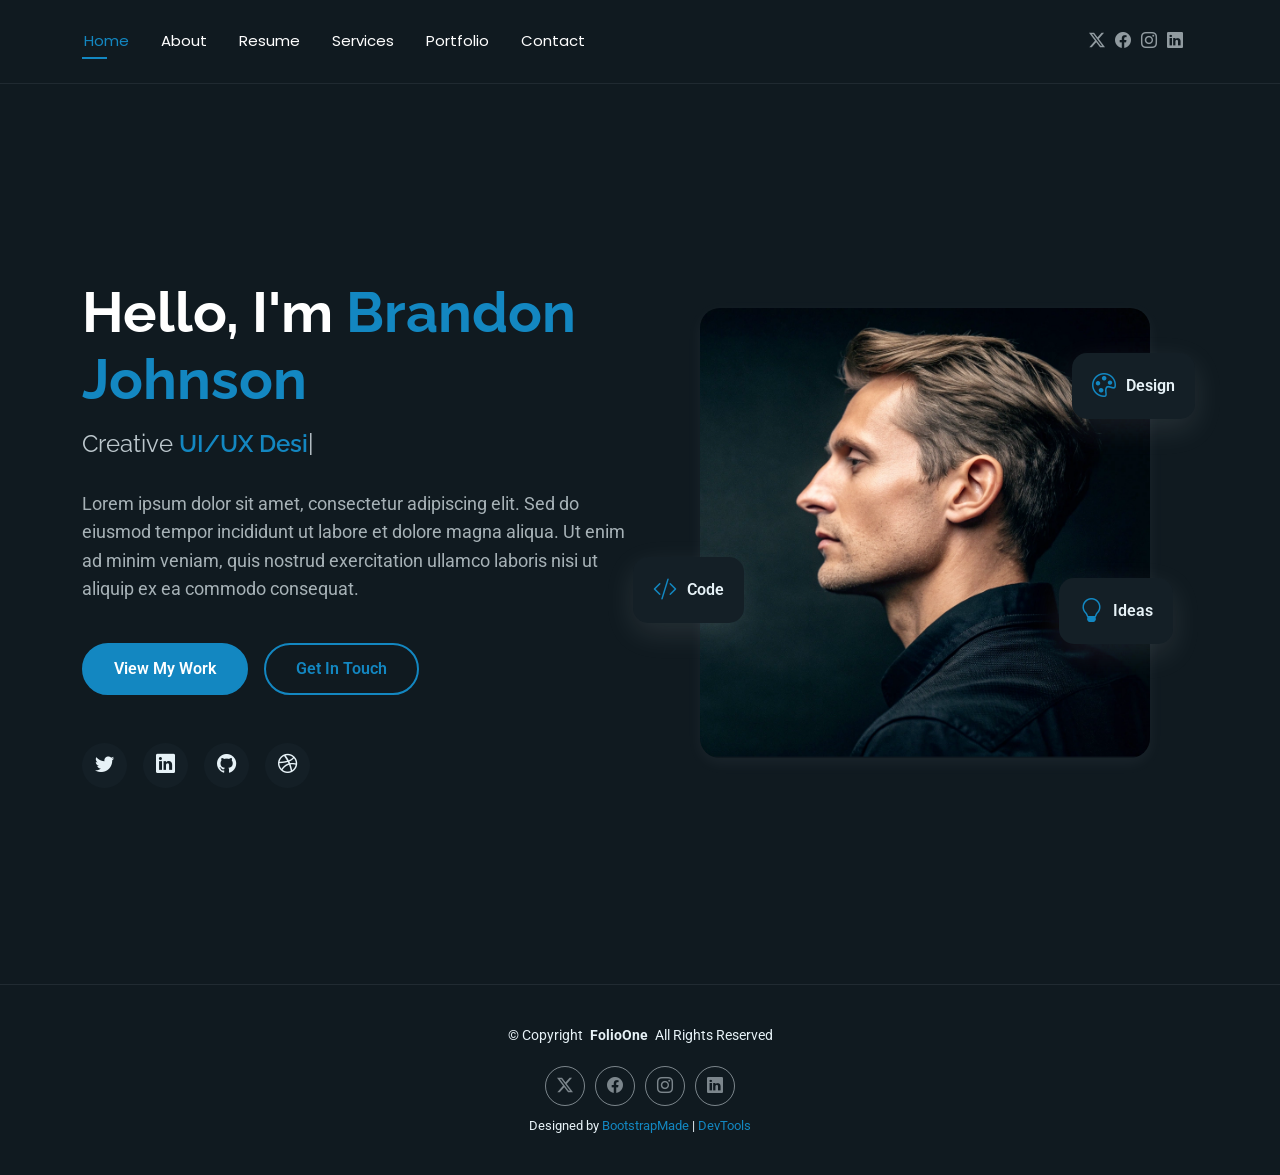
==== index.html @ 7e20195f "template" ====
<!DOCTYPE html>
<html lang="en">

<head>
  <meta charset="utf-8">
  <meta content="width=device-width, initial-scale=1.0" name="viewport">
  <title>Index - FolioOne Bootstrap Template</title>
  <meta name="description" content="">
  <meta name="keywords" content="">

  <!-- Favicons -->
  <link href="assets/img/favicon.png" rel="icon">
  <link href="assets/img/apple-touch-icon.png" rel="apple-touch-icon">

  <!-- Fonts -->
  <link href="https://fonts.googleapis.com" rel="preconnect">
  <link href="https://fonts.gstatic.com" rel="preconnect" crossorigin>
  <link href="https://fonts.googleapis.com/css2?family=Roboto:ital,wght@0,100;0,300;0,400;0,500;0,700;0,900;1,100;1,300;1,400;1,500;1,700;1,900&family=Poppins:ital,wght@0,100;0,200;0,300;0,400;0,500;0,600;0,700;0,800;0,900;1,100;1,200;1,300;1,400;1,500;1,600;1,700;1,800;1,900&family=Raleway:ital,wght@0,100;0,200;0,300;0,400;0,500;0,600;0,700;0,800;0,900;1,100;1,200;1,300;1,400;1,500;1,600;1,700;1,800;1,900&display=swap" rel="stylesheet">

  <!-- Vendor CSS Files -->
  <link href="assets/vendor/bootstrap/css/bootstrap.min.css" rel="stylesheet">
  <link href="assets/vendor/bootstrap-icons/bootstrap-icons.css" rel="stylesheet">
  <link href="assets/vendor/aos/aos.css" rel="stylesheet">
  <link href="assets/vendor/swiper/swiper-bundle.min.css" rel="stylesheet">
  <link href="assets/vendor/glightbox/css/glightbox.min.css" rel="stylesheet">

  <!-- Main CSS File -->
  <link href="assets/css/main.css" rel="stylesheet">

  <!-- =======================================================
  * Template Name: FolioOne
  * Template URL: https://bootstrapmade.com/folioone-bootstrap-portfolio-website-template/
  * Updated: Aug 23 2025 with Bootstrap v5.3.7
  * Author: BootstrapMade.com
  * License: https://bootstrapmade.com/license/
  ======================================================== -->
</head>

<body class="index-page">

  <header id="header" class="header d-flex align-items-center light-background sticky-top">
    <div class="container position-relative d-flex align-items-center justify-content-between">

      <!-- <a href="index.html" class="logo d-flex align-items-center me-auto me-xl-0">
      <img src="assets/img/logo.webp" alt="">
      <h1 class="sitename">FolioOne</h1> 
    </a> -->

      <nav id="navmenu" class="navmenu">
        <ul>
          <li><a href="index.html" class="active">Home</a></li>
          <li><a href="about.html">About</a></li>
          <li><a href="resume.html">Resume</a></li>
          <li><a href="services.html">Services</a></li>
          <li><a href="portfolio.html">Portfolio</a></li>
          <li><a href="contact.html">Contact</a></li>
        </ul>
        <i class="mobile-nav-toggle d-xl-none bi bi-list"></i>
      </nav>

      <div class="header-social-links">
        <a href="#" class="twitter"><i class="bi bi-twitter-x"></i></a>
        <a href="#" class="facebook"><i class="bi bi-facebook"></i></a>
        <a href="#" class="instagram"><i class="bi bi-instagram"></i></a>
        <a href="#" class="linkedin"><i class="bi bi-linkedin"></i></a>
      </div>

    </div>
  </header>

  <main class="main">

    <!-- Hero Section -->
    <section id="hero" class="hero section">

      <div class="container" data-aos="fade-up" data-aos-delay="100">

        <div class="row gy-4 align-items-center">
          <div class="col-lg-6 order-2 order-lg-1">
            <div class="hero-content">
              <h1 data-aos="fade-up" data-aos-delay="200">Hello, I'm <span class="highlight">Brandon Johnson</span></h1>
              <h2 data-aos="fade-up" data-aos-delay="300">Creative <span class="typed" data-typed-items="UI/UX Designer, Web Developer, Digital Artist, Brand Strategist"></span></h2>
              <p data-aos="fade-up" data-aos-delay="400">Lorem ipsum dolor sit amet, consectetur adipiscing elit. Sed do eiusmod tempor incididunt ut labore et dolore magna aliqua. Ut enim ad minim veniam, quis nostrud exercitation ullamco laboris nisi ut aliquip ex ea commodo consequat.</p>
              <div class="hero-actions" data-aos="fade-up" data-aos-delay="500">
                <a href="portfolio.html" class="btn btn-primary">View My Work</a>
                <a href="contact.html" class="btn btn-outline">Get In Touch</a>
              </div>
              <div class="social-links" data-aos="fade-up" data-aos-delay="600">
                <a href="#"><i class="bi bi-twitter"></i></a>
                <a href="#"><i class="bi bi-linkedin"></i></a>
                <a href="#"><i class="bi bi-github"></i></a>
                <a href="#"><i class="bi bi-dribbble"></i></a>
              </div>
            </div>
          </div>
          <div class="col-lg-6 order-1 order-lg-2">
            <div class="hero-image" data-aos="zoom-in" data-aos-delay="300">
              <div class="image-wrapper">
                <img src="assets/img/profile/profile-square-11.webp" alt="Sarah Mitchell" class="img-fluid">
                <div class="floating-elements">
                  <div class="floating-card design" data-aos="fade-left" data-aos-delay="700">
                    <i class="bi bi-palette"></i>
                    <span>Design</span>
                  </div>
                  <div class="floating-card code" data-aos="fade-right" data-aos-delay="800">
                    <i class="bi bi-code-slash"></i>
                    <span>Code</span>
                  </div>
                  <div class="floating-card creativity" data-aos="fade-up" data-aos-delay="900">
                    <i class="bi bi-lightbulb"></i>
                    <span>Ideas</span>
                  </div>
                </div>
              </div>
            </div>
          </div>
        </div>

      </div>

    </section><!-- /Hero Section -->

  </main>

  <footer id="footer" class="footer">

    <div class="container">
      <div class="copyright text-center ">
        <p>© <span>Copyright</span> <strong class="px-1 sitename">FolioOne</strong> <span>All Rights Reserved<br></span></p>
      </div>
      <div class="social-links d-flex justify-content-center">
        <a href=""><i class="bi bi-twitter-x"></i></a>
        <a href=""><i class="bi bi-facebook"></i></a>
        <a href=""><i class="bi bi-instagram"></i></a>
        <a href=""><i class="bi bi-linkedin"></i></a>
      </div>
      <div class="credits">
        <!-- All the links in the footer should remain intact. -->
        <!-- You can delete the links only if you've purchased the pro version. -->
        <!-- Licensing information: https://bootstrapmade.com/license/ -->
        <!-- Purchase the pro version with working PHP/AJAX contact form: [buy-url] -->
        Designed by <a href="https://bootstrapmade.com/">BootstrapMade</a> | <a href="https://bootstrapmade.com/tools/">DevTools</a>
      </div>
    </div>

  </footer>

  <!-- Scroll Top -->
  <a href="#" id="scroll-top" class="scroll-top d-flex align-items-center justify-content-center"><i class="bi bi-arrow-up-short"></i></a>

  <!-- Preloader -->
  <div id="preloader"></div>

  <!-- Vendor JS Files -->
  <script src="assets/vendor/bootstrap/js/bootstrap.bundle.min.js"></script>
  <script src="assets/vendor/php-email-form/validate.js"></script>
  <script src="assets/vendor/aos/aos.js"></script>
  <script src="assets/vendor/typed.js/typed.umd.js"></script>
  <script src="assets/vendor/waypoints/noframework.waypoints.js"></script>
  <script src="assets/vendor/purecounter/purecounter_vanilla.js"></script>
  <script src="assets/vendor/swiper/swiper-bundle.min.js"></script>
  <script src="assets/vendor/imagesloaded/imagesloaded.pkgd.min.js"></script>
  <script src="assets/vendor/isotope-layout/isotope.pkgd.min.js"></script>
  <script src="assets/vendor/glightbox/js/glightbox.min.js"></script>

  <!-- Main JS File -->
  <script src="assets/js/main.js"></script>

</body>

</html>
---- assets/css/main.css ----
/**
* Template Name: FolioOne
* Template URL: https://bootstrapmade.com/folioone-bootstrap-portfolio-website-template/
* Updated: Aug 23 2025 with Bootstrap v5.3.7
* Author: BootstrapMade.com
* License: https://bootstrapmade.com/license/
*/

/*--------------------------------------------------------------
# Font & Color Variables
# Help: https://bootstrapmade.com/color-system/
--------------------------------------------------------------*/
/* Fonts */
:root {
  --default-font: "Roboto",  system-ui, -apple-system, "Segoe UI", Roboto, "Helvetica Neue", Arial, "Noto Sans", "Liberation Sans", sans-serif, "Apple Color Emoji", "Segoe UI Emoji", "Segoe UI Symbol", "Noto Color Emoji";
  --heading-font: "Raleway",  sans-serif;
  --nav-font: "Poppins",  sans-serif;
}

/* Global Colors - The following color variables are used throughout the website. Updating them here will change the color scheme of the entire website */
:root { 
  --background-color: #101a20; /* Background color for the entire website, including individual sections */
  --default-color: #e7f2f7; /* Default color used for the majority of the text content across the entire website */
  --heading-color: #ffffff; /* Color for headings, subheadings and title throughout the website */
  --accent-color: #1387c1; /* Accent color that represents your brand on the website. It's used for buttons, links, and other elements that need to stand out */
  --surface-color: #141f26; /* The surface color is used as a background of boxed elements within sections, such as cards, icon boxes, or other elements that require a visual separation from the global background. */
  --contrast-color: #ffffff; /* Contrast color for text, ensuring readability against backgrounds of accent, heading, or default colors. */
}

/* Nav Menu Colors - The following color variables are used specifically for the navigation menu. They are separate from the global colors to allow for more customization options */
:root {
  --nav-color: #ffffff;  /* The default color of the main navmenu links */
  --nav-hover-color: #1387c1; /* Applied to main navmenu links when they are hovered over or active */
  --nav-mobile-background-color: #213642; /* Used as the background color for mobile navigation menu */
  --nav-dropdown-background-color: #051117; /* Used as the background color for dropdown items that appear when hovering over primary navigation items */
  --nav-dropdown-color: #e7f2f7; /* Used for navigation links of the dropdown items in the navigation menu. */
  --nav-dropdown-hover-color: #1387c1; /* Similar to --nav-hover-color, this color is applied to dropdown navigation links when they are hovered over. */
}

/* Color Presets - These classes override global colors when applied to any section or element, providing reuse of the sam color scheme. */

.light-background {
  --background-color: #142027;
  --surface-color: #325264;
}

.dark-background {
  --background-color: #0b1419;
  --default-color: #ffffff;
  --heading-color: #ffffff;
  --surface-color: #252525;
  --contrast-color: #ffffff;
}

/* Smooth scroll */
:root {
  scroll-behavior: smooth;
}

/*--------------------------------------------------------------
# General Styling & Shared Classes
--------------------------------------------------------------*/
body {
  color: var(--default-color);
  background-color: var(--background-color);
  font-family: var(--default-font);
}

a {
  color: var(--accent-color);
  text-decoration: none;
  transition: 0.3s;
}

a:hover {
  color: color-mix(in srgb, var(--accent-color), transparent 25%);
  text-decoration: none;
}

h1,
h2,
h3,
h4,
h5,
h6 {
  color: var(--heading-color);
  font-family: var(--heading-font);
}

/* PHP Email Form Messages
------------------------------*/
.php-email-form .error-message {
  display: none;
  background: #df1529;
  color: #ffffff;
  text-align: left;
  padding: 15px;
  margin-bottom: 24px;
  font-weight: 600;
}

.php-email-form .sent-message {
  display: none;
  color: #ffffff;
  background: #059652;
  text-align: center;
  padding: 15px;
  margin-bottom: 24px;
  font-weight: 600;
}

.php-email-form .loading {
  display: none;
  background: var(--surface-color);
  text-align: center;
  padding: 15px;
  margin-bottom: 24px;
}

.php-email-form .loading:before {
  content: "";
  display: inline-block;
  border-radius: 50%;
  width: 24px;
  height: 24px;
  margin: 0 10px -6px 0;
  border: 3px solid var(--accent-color);
  border-top-color: var(--surface-color);
  animation: php-email-form-loading 1s linear infinite;
}

@keyframes php-email-form-loading {
  0% {
    transform: rotate(0deg);
  }

  100% {
    transform: rotate(360deg);
  }
}

/*--------------------------------------------------------------
# Global Header
--------------------------------------------------------------*/
.header {
  --background-color: rgba(255, 255, 255, 0);
  color: var(--default-color);
  background-color: var(--background-color);
  padding: 15px 0;
  transition: all 0.5s;
  z-index: 997;
  border-bottom: 1px solid color-mix(in srgb, var(--default-color), transparent 92%);
}

.header .logo {
  line-height: 1;
}

.header .logo img {
  max-height: 36px;
  margin-right: 8px;
}

.header .logo h1 {
  font-size: 32px;
  margin: 0;
  font-weight: 400;
  color: var(--heading-color);
}

.header .header-social-links {
  padding-right: 15px;
}

.header .header-social-links a {
  color: color-mix(in srgb, var(--default-color), transparent 40%);
  padding-left: 6px;
  display: inline-block;
  transition: 0.3s;
  font-size: 16px;
}

.header .header-social-links a:hover {
  color: var(--default-color);
}

.header .header-social-links a i {
  line-height: 0px;
}

@media (max-width: 1200px) {
  .header .logo {
    order: 1;
  }

  .header .header-social-links {
    order: 2;
  }

  .header .navmenu {
    order: 3;
  }
}

/* Global Header on Scroll
------------------------------*/
.scrolled .header {
  --background-color: rgba(16, 26, 32, 0.9);
}

/*--------------------------------------------------------------
# Navigation Menu
--------------------------------------------------------------*/
/* Desktop Navigation */
@media (min-width: 1200px) {
  .navmenu {
    padding: 0;
  }

  .navmenu ul {
    margin: 0;
    padding: 0;
    display: flex;
    list-style: none;
    align-items: center;
  }

  .navmenu li {
    position: relative;
  }

  .navmenu>ul>li {
    white-space: nowrap;
    padding: 15px 28px 15px 0;
  }

  .navmenu>ul>li:last-child {
    padding-right: 0;
  }

  .navmenu a,
  .navmenu a:focus {
    color: var(--nav-color);
    font-size: 15px;
    padding: 0 2px;
    font-family: var(--nav-font);
    font-weight: 400;
    display: flex;
    align-items: center;
    justify-content: space-between;
    white-space: nowrap;
    transition: 0.3s;
    position: relative;
  }

  .navmenu a i,
  .navmenu a:focus i {
    font-size: 12px;
    line-height: 0;
    margin-left: 5px;
    transition: 0.3s;
  }

  .navmenu>ul>li>a:before {
    content: "";
    position: absolute;
    height: 2px;
    bottom: -6px;
    left: 0;
    background-color: var(--nav-hover-color);
    visibility: hidden;
    width: 0px;
    transition: all 0.3s ease-in-out 0s;
  }

  .navmenu a:hover:before,
  .navmenu li:hover>a:before,
  .navmenu .active:before {
    visibility: visible;
    width: 25px;
  }

  .navmenu li:hover>a,
  .navmenu .active,
  .navmenu .active:focus {
    color: var(--nav-hover-color);
  }

  .navmenu .dropdown ul {
    margin: 0;
    padding: 10px 0;
    background: var(--nav-dropdown-background-color);
    display: block;
    position: absolute;
    visibility: hidden;
    left: -5px;
    top: 130%;
    opacity: 0;
    transition: 0.3s;
    border-radius: 4px;
    z-index: 99;
    box-shadow: 0px 0px 30px rgba(0, 0, 0, 0.1);
  }

  .navmenu .dropdown ul li {
    min-width: 200px;
  }

  .navmenu .dropdown ul a {
    padding: 10px 20px;
    font-size: 15px;
    text-transform: none;
    color: var(--nav-dropdown-color);
  }

  .navmenu .dropdown ul a i {
    font-size: 12px;
  }

  .navmenu .dropdown ul a:hover,
  .navmenu .dropdown ul .active:hover,
  .navmenu .dropdown ul li:hover>a {
    color: var(--nav-dropdown-hover-color);
  }

  .navmenu .dropdown:hover>ul {
    opacity: 1;
    top: 100%;
    visibility: visible;
  }

  .navmenu .dropdown .dropdown ul {
    top: 0;
    left: -90%;
    visibility: hidden;
  }

  .navmenu .dropdown .dropdown:hover>ul {
    opacity: 1;
    top: 0;
    left: -100%;
    visibility: visible;
  }
}

/* Mobile Navigation */
@media (max-width: 1199px) {
  .mobile-nav-toggle {
    color: var(--nav-color);
    font-size: 28px;
    line-height: 0;
    margin-right: 10px;
    cursor: pointer;
    transition: color 0.3s;
  }

  .navmenu {
    padding: 0;
    z-index: 9997;
  }

  .navmenu ul {
    display: none;
    list-style: none;
    position: absolute;
    inset: 60px 20px 20px 20px;
    padding: 10px 0;
    margin: 0;
    border-radius: 6px;
    background-color: var(--nav-mobile-background-color);
    border: 1px solid color-mix(in srgb, var(--default-color), transparent 90%);
    box-shadow: none;
    overflow-y: auto;
    transition: 0.3s;
    z-index: 9998;
  }

  .navmenu a,
  .navmenu a:focus {
    color: var(--nav-dropdown-color);
    padding: 10px 20px;
    font-family: var(--nav-font);
    font-size: 17px;
    font-weight: 500;
    display: flex;
    align-items: center;
    justify-content: space-between;
    white-space: nowrap;
    transition: 0.3s;
  }

  .navmenu a i,
  .navmenu a:focus i {
    font-size: 12px;
    line-height: 0;
    margin-left: 5px;
    width: 30px;
    height: 30px;
    display: flex;
    align-items: center;
    justify-content: center;
    border-radius: 50%;
    transition: 0.3s;
    background-color: color-mix(in srgb, var(--accent-color), transparent 90%);
  }

  .navmenu a i:hover,
  .navmenu a:focus i:hover {
    background-color: var(--accent-color);
    color: var(--contrast-color);
  }

  .navmenu a:hover,
  .navmenu .active,
  .navmenu .active:focus {
    color: var(--nav-dropdown-hover-color);
  }

  .navmenu .active i,
  .navmenu .active:focus i {
    background-color: var(--accent-color);
    color: var(--contrast-color);
    transform: rotate(180deg);
  }

  .navmenu .dropdown ul {
    position: static;
    display: none;
    z-index: 99;
    padding: 10px 0;
    margin: 10px 20px;
    background-color: var(--nav-dropdown-background-color);
    transition: all 0.5s ease-in-out;
  }

  .navmenu .dropdown ul ul {
    background-color: rgba(33, 37, 41, 0.1);
  }

  .navmenu .dropdown>.dropdown-active {
    display: block;
    background-color: rgba(33, 37, 41, 0.03);
  }

  .mobile-nav-active {
    overflow: hidden;
  }

  .mobile-nav-active .mobile-nav-toggle {
    color: #fff;
    position: absolute;
    font-size: 32px;
    top: 15px;
    right: 15px;
    margin-right: 0;
    z-index: 9999;
  }

  .mobile-nav-active .navmenu {
    position: fixed;
    overflow: hidden;
    inset: 0;
    background: rgba(33, 37, 41, 0.8);
    transition: 0.3s;
  }

  .mobile-nav-active .navmenu>ul {
    display: block;
  }
}

/*--------------------------------------------------------------
# Global Footer
--------------------------------------------------------------*/
.footer {
  color: var(--default-color);
  background-color: var(--background-color);
  font-size: 14px;
  padding: 40px 0;
  position: relative;
  border-top: 1px solid color-mix(in srgb, var(--default-color), transparent 92%);
}

.footer .copyright p {
  margin-bottom: 0;
}

.footer .social-links {
  margin-top: 20px;
}

.footer .social-links a {
  display: flex;
  align-items: center;
  justify-content: center;
  width: 40px;
  height: 40px;
  border-radius: 50%;
  border: 1px solid color-mix(in srgb, var(--default-color), transparent 50%);
  font-size: 16px;
  color: color-mix(in srgb, var(--default-color), transparent 50%);
  margin: 0 5px;
  transition: 0.3s;
}

.footer .social-links a:hover {
  color: var(--accent-color);
  border-color: var(--accent-color);
}

.footer .credits {
  margin-top: 10px;
  font-size: 13px;
  text-align: center;
}

/*--------------------------------------------------------------
# Preloader
--------------------------------------------------------------*/
#preloader {
  position: fixed;
  inset: 0;
  z-index: 9999;
  overflow: hidden;
  background-color: var(--background-color);
  transition: all 0.6s ease-out;
  width: 100%;
  height: 100vh;
}

#preloader:before,
#preloader:after {
  content: "";
  position: absolute;
  border: 4px solid var(--accent-color);
  border-radius: 50%;
  animation: animate-preloader 2s cubic-bezier(0, 0.2, 0.8, 1) infinite;
}

#preloader:after {
  animation-delay: -0.5s;
}

@keyframes animate-preloader {
  0% {
    width: 10px;
    height: 10px;
    top: calc(50% - 5px);
    left: calc(50% - 5px);
    opacity: 1;
  }

  100% {
    width: 72px;
    height: 72px;
    top: calc(50% - 36px);
    left: calc(50% - 36px);
    opacity: 0;
  }
}

/*--------------------------------------------------------------
# Scroll Top Button
--------------------------------------------------------------*/
.scroll-top {
  position: fixed;
  visibility: hidden;
  opacity: 0;
  right: 15px;
  bottom: -15px;
  z-index: 99999;
  background-color: var(--accent-color);
  width: 44px;
  height: 44px;
  border-radius: 50px;
  transition: all 0.4s;
}

.scroll-top i {
  font-size: 24px;
  color: var(--contrast-color);
  line-height: 0;
}

.scroll-top:hover {
  background-color: color-mix(in srgb, var(--accent-color), transparent 20%);
  color: var(--contrast-color);
}

.scroll-top.active {
  visibility: visible;
  opacity: 1;
  bottom: 15px;
}

/*--------------------------------------------------------------
# Disable aos animation delay on mobile devices
--------------------------------------------------------------*/
@media screen and (max-width: 768px) {
  [data-aos-delay] {
    transition-delay: 0 !important;
  }
}

/*--------------------------------------------------------------
# Global Page Titles & Breadcrumbs
--------------------------------------------------------------*/
.page-title {
  color: var(--default-color);
  background-color: var(--background-color);
  position: relative;
}

.page-title .heading {
  padding: 80px 0;
  border-top: 1px solid color-mix(in srgb, var(--default-color), transparent 90%);
}

.page-title .heading h1 {
  font-size: 38px;
  font-weight: 700;
}

.page-title nav {
  background-color: color-mix(in srgb, var(--default-color), transparent 96%);
  padding: 20px 0;
}

.page-title nav ol {
  display: flex;
  flex-wrap: wrap;
  list-style: none;
  padding: 0;
  margin: 0;
  font-size: 16px;
  font-weight: 400;
}

.page-title nav ol li+li {
  padding-left: 10px;
}

.page-title nav ol li+li::before {
  content: "/";
  display: inline-block;
  padding-right: 10px;
  color: color-mix(in srgb, var(--default-color), transparent 70%);
}

/*--------------------------------------------------------------
# Global Sections
--------------------------------------------------------------*/
section,
.section {
  color: var(--default-color);
  background-color: var(--background-color);
  padding: 60px 0;
  scroll-margin-top: 100px;
  overflow: clip;
}

@media (max-width: 1199px) {

  section,
  .section {
    scroll-margin-top: 66px;
  }
}

/*--------------------------------------------------------------
# Global Section Titles
--------------------------------------------------------------*/
.section-title {
  text-align: center;
  padding-bottom: 60px;
  position: relative;
}

.section-title h2 {
  font-size: 3.5rem;
  font-weight: 400;
  line-height: 1.2;
  color: var(--heading-color);
  margin-bottom: 1.5rem;
  letter-spacing: -1px;
}

@media (max-width: 768px) {
  .section-title h2 {
    font-size: 2.5rem;
  }
}

.section-title p {
  font-size: 1.125rem;
  line-height: 1.8;
  color: color-mix(in srgb, var(--default-color), transparent 25%);
  max-width: 900px;
  margin: 0 auto;
  text-wrap: balance;
}

/*--------------------------------------------------------------
# Hero Section
--------------------------------------------------------------*/
.hero {
  padding: 80px 0;
  min-height: 100vh;
  display: flex;
  align-items: center;
}

.hero .hero-content h1 {
  font-size: 3.5rem;
  font-weight: 700;
  margin-bottom: 1rem;
  line-height: 1.2;
}

.hero .hero-content h1 .highlight {
  color: var(--accent-color);
  position: relative;
}

.hero .hero-content h1 .highlight::after {
  content: "";
  position: absolute;
  bottom: 0;
  left: 0;
  width: 100%;
  height: 3px;
  background: linear-gradient(90deg, var(--accent-color), color-mix(in srgb, var(--accent-color), transparent 50%));
  border-radius: 2px;
}

@media (max-width: 768px) {
  .hero .hero-content h1 {
    font-size: 2.5rem;
  }
}

.hero .hero-content h2 {
  font-size: 1.5rem;
  font-weight: 400;
  margin-bottom: 2rem;
  color: color-mix(in srgb, var(--default-color), transparent 20%);
}

.hero .hero-content h2 .typed {
  color: var(--accent-color);
  font-weight: 600;
}

@media (max-width: 768px) {
  .hero .hero-content h2 {
    font-size: 1.25rem;
  }
}

.hero .hero-content p {
  font-size: 1.1rem;
  line-height: 1.6;
  margin-bottom: 2.5rem;
  color: color-mix(in srgb, var(--default-color), transparent 30%);
}

.hero .hero-actions {
  display: flex;
  gap: 1rem;
  margin-bottom: 3rem;
}

.hero .hero-actions .btn {
  padding: 12px 30px;
  border-radius: 50px;
  font-weight: 600;
  text-decoration: none;
  transition: all 0.3s ease;
  border: 2px solid;
}

.hero .hero-actions .btn.btn-primary {
  background: var(--accent-color);
  color: var(--contrast-color);
  border-color: var(--accent-color);
}

.hero .hero-actions .btn.btn-primary:hover {
  background: color-mix(in srgb, var(--accent-color), black 15%);
  border-color: color-mix(in srgb, var(--accent-color), black 15%);
  transform: translateY(-2px);
}

.hero .hero-actions .btn.btn-outline {
  background: transparent;
  color: var(--accent-color);
  border-color: var(--accent-color);
}

.hero .hero-actions .btn.btn-outline:hover {
  transform: translateY(-2px);
}

@media (max-width: 576px) {
  .hero .hero-actions {
    flex-direction: column;
  }

  .hero .hero-actions .btn {
    text-align: center;
  }
}

.hero .social-links {
  display: flex;
  gap: 1rem;
}

.hero .social-links a {
  width: 45px;
  height: 45px;
  background: var(--surface-color);
  border-radius: 50%;
  display: flex;
  align-items: center;
  justify-content: center;
  color: var(--default-color);
  font-size: 1.2rem;
  transition: all 0.3s ease;
}

.hero .social-links a:hover {
  background: var(--accent-color);
  color: var(--contrast-color);
  transform: translateY(-3px);
  box-shadow: 0 8px 25px color-mix(in srgb, var(--accent-color), transparent 70%);
}

.hero .hero-image {
  position: relative;
}

.hero .hero-image .image-wrapper {
  position: relative;
  max-width: 450px;
  margin: 0 auto;
}

.hero .hero-image .image-wrapper img {
  border-radius: 20px;
  box-shadow: 0 5px 15px color-mix(in srgb, var(--default-color), transparent 95%);
  transition: transform 0.3s ease;
}

.hero .hero-image .image-wrapper img:hover {
  transform: scale(1.02);
}

.hero .hero-image .floating-elements {
  position: absolute;
  top: 0;
  left: 0;
  right: 0;
  bottom: 0;
  pointer-events: none;
}

.hero .hero-image .floating-elements .floating-card {
  position: absolute;
  background: var(--surface-color);
  padding: 15px 20px;
  border-radius: 15px;
  box-shadow: 0 10px 30px color-mix(in srgb, var(--default-color), transparent 90%);
  display: flex;
  align-items: center;
  gap: 10px;
  font-weight: 600;
  animation: float 3s ease-in-out infinite;
}

.hero .hero-image .floating-elements .floating-card i {
  font-size: 1.5rem;
  color: var(--accent-color);
}

.hero .hero-image .floating-elements .floating-card.design {
  top: 10%;
  right: -10%;
  animation-delay: 0s;
}

.hero .hero-image .floating-elements .floating-card.code {
  bottom: 30%;
  left: -15%;
  animation-delay: 1s;
}

.hero .hero-image .floating-elements .floating-card.creativity {
  top: 60%;
  right: -5%;
  animation-delay: 2s;
}

@media (max-width: 992px) {
  .hero .hero-image .floating-elements .floating-card {
    display: none;
  }
}

@keyframes float {

  0%,
  100% {
    transform: translateY(0px);
  }

  50% {
    transform: translateY(-10px);
  }
}

@media (max-width: 992px) {
  .hero .hero-content {
    text-align: center;
    margin-bottom: 3rem;
  }
}

/*--------------------------------------------------------------
# About Section
--------------------------------------------------------------*/
.about .intro-content .eyebrow {
  display: inline-block;
  letter-spacing: 0.12em;
  text-transform: uppercase;
  font-size: 12px;
  color: color-mix(in srgb, var(--default-color), transparent 40%);
  margin-bottom: 16px;
}

.about .intro-content .headline {
  font-family: var(--heading-font);
  font-weight: 300;
  line-height: 1.2;
  font-size: clamp(28px, 4vw, 44px);
  margin: 0 0 24px 0;
}

.about .intro-content .lead {
  font-size: 18px;
  line-height: 1.8;
  color: color-mix(in srgb, var(--default-color), transparent 10%);
  margin-bottom: 24px;
}

.about .intro-content p {
  line-height: 1.8;
  margin-bottom: 24px;
  color: color-mix(in srgb, var(--default-color), transparent 5%);
}

.about .intro-content .cta-group {
  display: flex;
  gap: 24px;
  align-items: center;
  margin-top: 24px;
}

.about .intro-content .cta-group .btn-ghost {
  display: inline-flex;
  align-items: center;
  gap: 8px;
  padding: 12px 18px;
  border-radius: 6px;
  color: var(--accent-color);
  background: color-mix(in srgb, var(--accent-color), transparent 92%);
  border: 1px solid color-mix(in srgb, var(--accent-color), transparent 70%);
  transition: 0.3s ease-in-out;
}

.about .intro-content .cta-group .btn-ghost:hover,
.about .intro-content .cta-group .btn-ghost:focus {
  color: var(--contrast-color);
  background: var(--accent-color);
  border-color: var(--accent-color);
  outline: none;
  box-shadow: 0 0 0 3px color-mix(in srgb, var(--accent-color), transparent 70%);
}

.about .intro-content .cta-group .link-underline {
  display: inline-flex;
  align-items: center;
  gap: 8px;
  position: relative;
  color: var(--accent-color);
  padding-bottom: 4px;
  transition: 0.3s ease-in-out;
}

.about .intro-content .cta-group .link-underline::after {
  content: "";
  position: absolute;
  left: 0;
  right: 0;
  bottom: 0;
  height: 1px;
  background: color-mix(in srgb, var(--accent-color), transparent 40%);
  transform: scaleX(0.4);
  transform-origin: left;
  transition: 0.3s ease-in-out;
}

.about .intro-content .cta-group .link-underline:hover,
.about .intro-content .cta-group .link-underline:focus {
  color: color-mix(in srgb, var(--accent-color), transparent 10%);
  outline: none;
}

.about .intro-content .cta-group .link-underline:hover::after,
.about .intro-content .cta-group .link-underline:focus::after {
  transform: scaleX(1);
}

.about .profile-figure {
  margin: 0;
}

.about .profile-figure .profile-photo {
  width: 88%;
  max-width: 440px;
  border-radius: 18px;
  box-shadow: 0 10px 30px color-mix(in srgb, var(--default-color), transparent 92%);
  transform: translateY(0);
  transition: transform 0.3s ease-in-out;
}

.about .profile-figure .profile-caption {
  margin-top: 24px;
  display: flex;
  align-items: center;
  justify-content: center;
}

.about .profile-figure .profile-caption .meta {
  font-size: 14px;
  color: color-mix(in srgb, var(--default-color), transparent 20%);
}

.about .profile-figure .profile-caption .meta .funfact {
  font-size: 13px;
  margin-top: 4px;
  color: color-mix(in srgb, var(--default-color), transparent 35%);
}

.about .profile-figure:hover .profile-photo {
  transform: translateY(-4px);
}

.about .skill-item {
  padding: 24px;
  border-radius: 6px;
  transition: 0.3s ease-in-out;
  background: color-mix(in srgb, var(--surface-color), var(--accent-color) 2%);
  border: 1px solid color-mix(in srgb, var(--default-color), transparent 88%);
  height: 100%;
}

.about .skill-item i {
  font-size: 24px;
  color: var(--accent-color);
  margin-bottom: 16px;
  display: inline-block;
}

.about .skill-item h3 {
  font-size: 16px;
  margin-bottom: 6px;
  font-weight: 500;
}

.about .skill-item p {
  margin: 0;
  font-size: 14px;
  color: color-mix(in srgb, var(--default-color), transparent 25%);
}

.about .skill-item:hover {
  transform: translateY(-3px);
  border-color: color-mix(in srgb, var(--accent-color), transparent 60%);
  box-shadow: 0 10px 30px color-mix(in srgb, var(--default-color), transparent 92%);
}

.about .timeline-item {
  position: relative;
  padding-left: 26px;
}

.about .timeline-item time {
  display: inline-block;
  font-size: 12px;
  letter-spacing: 0.08em;
  text-transform: uppercase;
  color: color-mix(in srgb, var(--default-color), transparent 45%);
  margin-bottom: 6px;
}

.about .timeline-item h4 {
  font-size: 18px;
  font-weight: 400;
  margin: 0 0 6px;
}

.about .timeline-item p {
  font-size: 14px;
  color: color-mix(in srgb, var(--default-color), transparent 25%);
  margin: 0;
}

.about .timeline-item .dot {
  position: absolute;
  left: 0;
  top: 4px;
  width: 10px;
  height: 10px;
  border-radius: 50%;
  background: var(--accent-color);
  box-shadow: 0 0 0 6px color-mix(in srgb, var(--accent-color), transparent 80%);
}

.about .personal-quote {
  padding: 24px 0;
}

.about .personal-quote p {
  font-family: var(--heading-font);
  font-weight: 300;
  font-size: clamp(20px, 3vw, 28px);
  line-height: 1.5;
  color: color-mix(in srgb, var(--default-color), transparent 5%);
  margin: 0 auto;
  max-width: 800px;
}

.about .fact-pill {
  display: flex;
  align-items: center;
  justify-content: center;
  gap: 10px;
  padding: 10px 14px;
  border-radius: 999px;
  border: 1px solid color-mix(in srgb, var(--default-color), transparent 85%);
  background: var(--surface-color);
  color: color-mix(in srgb, var(--default-color), transparent 10%);
  transition: 0.3s ease-in-out;
}

.about .fact-pill i {
  color: var(--accent-color);
}

.about .fact-pill span {
  font-size: 14px;
}

.about .fact-pill:hover {
  transform: translateY(-2px);
  border-color: color-mix(in srgb, var(--accent-color), transparent 60%);
  box-shadow: 0 10px 30px color-mix(in srgb, var(--default-color), transparent 92%);
}

.about .fact-pill:focus-within {
  box-shadow: 0 0 0 3px color-mix(in srgb, var(--accent-color), transparent 70%);
}

@media (max-width: 992px) {
  .about .profile-figure {
    text-align: center !important;
  }

  .about .profile-figure .profile-photo {
    width: 72%;
  }

  .about .intro-content .cta-group {
    flex-wrap: wrap;
  }
}

@media (max-width: 576px) {
  .about .profile-figure .profile-photo {
    width: 100%;
  }
}

/*--------------------------------------------------------------
# Skills Section
--------------------------------------------------------------*/
.skills .skill-box {
  background-color: var(--surface-color);
  padding: 2rem;
  border-radius: 8px;
  box-shadow: 0 0 20px rgba(0, 0, 0, 0.05);
}

.skills .skill-box h3 {
  font-size: 1.2rem;
  margin-bottom: 1rem;
  font-weight: 600;
}

.skills .skill-box p {
  font-size: 0.9rem;
  margin-bottom: 0.8rem;
  opacity: 0.6;
}

.skills .skill-box .progress {
  background-color: color-mix(in srgb, var(--accent-color), transparent 85%);
  border-radius: 50px;
  height: 8px;
  margin-top: 5px;
  overflow: hidden;
}

.skills .skill-box .progress .progress-bar {
  background-color: var(--accent-color);
  height: 100%;
  position: relative;
  border-radius: 50px;
  transition: 0.9s;
  width: 1px;
}

/*--------------------------------------------------------------
# Stats Section
--------------------------------------------------------------*/
.stats .avatars {
  position: relative;
}

.stats .avatars img {
  width: 60px;
  height: 60px;
  border: 3px solid var(--accent-color);
  margin-right: -15px;
  transition: transform 0.3s ease;
}

.stats .avatars img:hover {
  transform: translateY(-5px);
  z-index: 2;
}

.stats .counters h2 {
  color: var(--heading-color);
  font-size: 48px;
  font-weight: 700;
  margin-bottom: 10px;
}

.stats .counters h2 span {
  display: inline-block;
}

.stats .counters p {
  color: var(--default-color);
  font-size: 18px;
  margin: 0;
  opacity: 0.9;
}

@media (max-width: 991px) {
  .stats .row {
    text-align: center;
  }

  .stats .avatars {
    justify-content: center;
    margin-bottom: 40px;
  }

  .stats .counters h2 {
    font-size: 36px;
  }

  .stats .counters p {
    font-size: 16px;
  }

  .stats .counters .col-md-4 {
    margin-bottom: 30px;
  }

  .stats .counters .col-md-4:last-child {
    margin-bottom: 0;
  }
}

@media (max-width: 576px) {
  .stats {
    padding: 60px 0;
  }

  .stats .avatars {
    flex-wrap: wrap;
    justify-content: center;
  }

  .stats .avatars img {
    margin: 0 -8px;
  }
}

/*--------------------------------------------------------------
# Testimonials Section
--------------------------------------------------------------*/
.testimonials .testimonials-carousel,
.testimonials .testimonials-slider {
  overflow: hidden;
}

.testimonials .testimonial-item .testimonial-content {
  border-left: 3px solid var(--accent-color);
  padding-left: 30px;
}

.testimonials .testimonial-item .testimonial-img {
  border-radius: 50%;
  border: 4px solid var(--background-color);
  margin: 0 auto;
}

.testimonials .testimonial-item h3 {
  font-size: 20px;
  font-weight: bold;
  margin: 10px 0 5px 0;
}

.testimonials .testimonial-item h4 {
  font-size: 14px;
  color: color-mix(in srgb, var(--default-color), transparent 40%);
  margin: 0 0 10px 0;
}

.testimonials .testimonial-item .stars i {
  color: #ffc107;
  margin: 0 1px;
}

.testimonials .testimonial-item .quote-icon-left,
.testimonials .testimonial-item .quote-icon-right {
  color: color-mix(in srgb, var(--accent-color), transparent 50%);
  font-size: 26px;
  line-height: 0;
}

.testimonials .testimonial-item .quote-icon-left {
  display: inline-block;
  left: -5px;
  position: relative;
}

.testimonials .testimonial-item .quote-icon-right {
  display: inline-block;
  right: -5px;
  position: relative;
  top: 10px;
  transform: scale(-1, -1);
}

.testimonials .testimonial-item p {
  font-style: italic;
}

.testimonials .swiper-wrapper {
  height: auto;
}

.testimonials .swiper-pagination {
  margin-top: 30px;
  position: relative;
}

.testimonials .swiper-pagination .swiper-pagination-bullet {
  width: 12px;
  height: 12px;
  background-color: color-mix(in srgb, var(--default-color), transparent 85%);
  opacity: 1;
}

.testimonials .swiper-pagination .swiper-pagination-bullet-active {
  background-color: var(--accent-color);
}

/*--------------------------------------------------------------
# Resume Section
--------------------------------------------------------------*/
.resume .resume-item {
  margin-bottom: 3rem;
}

.resume .resume-item .resume-title {
  font-size: 1.75rem;
  font-weight: 700;
  margin-bottom: 1.5rem;
  padding-bottom: 1.5rem;
  position: relative;
  color: var(--heading-color);
}

.resume .resume-item .resume-title::after {
  content: "";
  position: absolute;
  display: block;
  width: 50px;
  height: 3px;
  background: var(--accent-color);
  bottom: 0;
  left: 0;
}

.resume .resume-item .resume-content {
  padding-left: 1.25rem;
  border-left: 2px solid color-mix(in srgb, var(--accent-color), transparent 85%);
}

.resume .resume-item article {
  position: relative;
  margin-bottom: 2.5rem;
}

.resume .resume-item article::before {
  content: "";
  position: absolute;
  width: 16px;
  height: 16px;
  border-radius: 50%;
  left: -1.8rem;
  top: 0.25rem;
  background: var(--background-color);
  border: 2px solid var(--accent-color);
}

.resume .resume-item article h4 {
  font-size: 1.25rem;
  font-weight: 600;
  margin-bottom: 0.5rem;
  color: var(--heading-color);
}

.resume .resume-item article h5 {
  font-size: 1rem;
  background: color-mix(in srgb, var(--accent-color), transparent 92%);
  padding: 0.375rem 0.75rem;
  display: inline-block;
  font-weight: 600;
  margin: 0.5rem 0;
  color: var(--accent-color);
  border-radius: 4px;
}

.resume .resume-item article .institution,
.resume .resume-item article .company {
  font-size: 1rem;
  margin-bottom: 1rem;
  color: color-mix(in srgb, var(--default-color), transparent 25%);
}

.resume .resume-item article p {
  margin-bottom: 1rem;
}

.resume .resume-item article ul {
  padding-left: 1.25rem;
  margin-bottom: 0;
}

.resume .resume-item article ul li {
  padding-bottom: 0.75rem;
  position: relative;
}

.resume .resume-item article ul li:last-child {
  padding-bottom: 0;
}

.resume .skill-item {
  margin-bottom: 2rem;
}

.resume .skill-item h4 {
  font-size: 1rem;
  font-weight: 600;
  margin-bottom: 0.75rem;
  color: var(--heading-color);
}

.resume .skill-item .progress {
  height: 0.75rem;
  background-color: color-mix(in srgb, var(--accent-color), transparent 92%);
  border-radius: 1rem;
  overflow: visible;
}

.resume .skill-item .progress .progress-bar {
  background-color: var(--accent-color);
  position: relative;
  border-radius: 1rem;
  width: 0;
  transition: width 1s ease;
}

.resume .skill-item .progress .progress-bar::after {
  content: attr(aria-valuenow) "%";
  position: absolute;
  right: 0;
  top: -1.75rem;
  font-size: 0.875rem;
  font-weight: 600;
  color: var(--accent-color);
}

@media (max-width: 991.98px) {
  .resume .resume-item {
    margin-bottom: 2rem;
  }
}

@media (max-width: 767.98px) {
  .resume .resume-content {
    padding-left: 1rem !important;
  }

  .resume article::before {
    left: -2rem !important;
  }
}

/*--------------------------------------------------------------
# Services Section
--------------------------------------------------------------*/
.services .service-item {
  display: flex;
  background-color: var(--surface-color);
  border-radius: 12px;
  padding: 2rem;
  height: 100%;
  position: relative;
  overflow: hidden;
  box-shadow: 0 5px 20px rgba(0, 0, 0, 0.03);
  transition: all 0.4s ease;
}

.services .service-item::before {
  content: "";
  position: absolute;
  left: 0;
  top: 0;
  height: 100%;
  width: 4px;
  background-color: var(--accent-color);
  transform: scaleY(0);
  transform-origin: bottom;
  transition: transform 0.4s cubic-bezier(0.65, 0, 0.35, 1);
}

.services .service-item:hover {
  box-shadow: 0 10px 30px rgba(0, 0, 0, 0.08);
  transform: translateY(-5px);
}

.services .service-item:hover::before {
  transform: scaleY(1);
}

.services .service-item:hover .service-icon {
  background-color: var(--accent-color);
  color: var(--contrast-color);
  transform: rotateY(180deg);
}

.services .service-item:hover .service-icon i {
  transform: rotateY(180deg);
}

.services .service-item:hover .service-link i {
  transform: translateX(5px);
}

.services .service-icon {
  flex-shrink: 0;
  width: 70px;
  height: 70px;
  border-radius: 12px;
  background-color: color-mix(in srgb, var(--accent-color), transparent 90%);
  color: var(--accent-color);
  display: flex;
  align-items: center;
  justify-content: center;
  margin-right: 1.5rem;
  transition: all 0.5s ease;
}

.services .service-icon i {
  font-size: 2rem;
  transition: transform 0.5s ease;
}

.services .service-content {
  flex-grow: 1;
}

.services .service-content h3 {
  font-size: 1.4rem;
  margin-bottom: 1rem;
  font-weight: 700;
  color: var(--heading-color);
}

.services .service-content p {
  margin-bottom: 1.25rem;
  color: color-mix(in srgb, var(--default-color), transparent 20%);
}

.services .service-link {
  display: inline-flex;
  align-items: center;
  color: var(--accent-color);
  font-weight: 600;
  text-decoration: none;
  transition: color 0.3s ease;
}

.services .service-link span {
  margin-right: 0.5rem;
}

.services .service-link i {
  transition: transform 0.3s ease;
}

.services .service-link:hover {
  color: color-mix(in srgb, var(--accent-color), transparent 25%);
}

@media (max-width: 767.98px) {
  .services .service-item {
    padding: 1.5rem;
    margin-bottom: 1rem;
  }

  .services .service-icon {
    width: 60px;
    height: 60px;
    margin-right: 1rem;
  }

  .services .service-icon i {
    font-size: 1.5rem;
  }

  .services .service-content h3 {
    font-size: 1.2rem;
    margin-bottom: 0.75rem;
  }

  .services .service-content p {
    margin-bottom: 1rem;
    font-size: 0.95rem;
  }
}

@media (max-width: 575.98px) {
  .services .service-item {
    flex-direction: column;
    text-align: center;
  }

  .services .service-item::before {
    width: 100%;
    height: 4px;
    transform: scaleX(0);
    transform-origin: left;
  }

  .services .service-item:hover::before {
    transform: scaleX(1);
  }

  .services .service-icon {
    margin-right: 0;
    margin-bottom: 1.25rem;
  }

  .services .service-link {
    justify-content: center;
  }
}

/*--------------------------------------------------------------
# Service Details Section
--------------------------------------------------------------*/
.service-details .service-hero {
  margin-bottom: 4rem;
}

.service-details .service-hero .service-meta {
  display: flex;
  align-items: center;
  gap: 1rem;
  margin-bottom: 1.5rem;
}

.service-details .service-hero .service-meta .service-category {
  background: color-mix(in srgb, var(--accent-color), transparent 85%);
  color: var(--accent-color);
  padding: 0.5rem 1rem;
  border-radius: 20px;
  font-size: 0.85rem;
  font-weight: 500;
  letter-spacing: 0.5px;
}

.service-details .service-hero .service-meta .reading-time {
  color: color-mix(in srgb, var(--default-color), transparent 50%);
  font-size: 0.9rem;
  font-weight: 300;
}

.service-details .service-hero h1 {
  font-size: 3.5rem;
  font-weight: 300;
  line-height: 1.2;
  margin-bottom: 1.5rem;
  color: var(--heading-color);
  letter-spacing: -0.02em;
}

.service-details .service-hero .service-description {
  font-size: 1.25rem;
  line-height: 1.7;
  color: color-mix(in srgb, var(--default-color), transparent 25%);
  font-weight: 300;
  margin: 0;
}

.service-details .service-visual {
  margin-bottom: 4rem;
  overflow: hidden;
  border-radius: 4px;
}

.service-details .service-visual img {
  width: 100%;
  height: 400px;
  object-fit: cover;
  transition: transform 0.5s ease;
}

.service-details .service-visual img:hover {
  transform: scale(1.02);
}

.service-details .service-narrative {
  margin-bottom: 5rem;
}

.service-details .service-narrative h3 {
  font-size: 2rem;
  font-weight: 300;
  margin-bottom: 2rem;
  color: var(--heading-color);
  letter-spacing: -0.01em;
}

.service-details .service-narrative p {
  font-size: 1.1rem;
  line-height: 1.8;
  margin-bottom: 2rem;
  color: var(--default-color);
  font-weight: 300;
}

.service-details .benefits-grid {
  display: grid;
  grid-template-columns: repeat(auto-fit, minmax(280px, 1fr));
  gap: 2.5rem;
  margin-top: 3rem;
}

.service-details .benefits-grid .benefit-card {
  text-align: center;
  padding: 0;
}

.service-details .benefits-grid .benefit-card .benefit-icon {
  width: 60px;
  height: 60px;
  background: color-mix(in srgb, var(--accent-color), transparent 90%);
  border-radius: 50%;
  display: flex;
  align-items: center;
  justify-content: center;
  margin: 0 auto 1.5rem;
  transition: all 0.3s ease;
}

.service-details .benefits-grid .benefit-card .benefit-icon i {
  font-size: 1.5rem;
  color: var(--accent-color);
}

.service-details .benefits-grid .benefit-card:hover .benefit-icon {
  background: var(--accent-color);
  transform: translateY(-2px);
}

.service-details .benefits-grid .benefit-card:hover .benefit-icon i {
  color: var(--contrast-color);
}

.service-details .benefits-grid .benefit-card h4 {
  font-size: 1.2rem;
  font-weight: 400;
  margin-bottom: 1rem;
  color: var(--heading-color);
}

.service-details .benefits-grid .benefit-card p {
  font-size: 1rem;
  line-height: 1.6;
  color: color-mix(in srgb, var(--default-color), transparent 30%);
  margin: 0;
}

.service-details .timeline-section {
  margin-bottom: 4rem;
}

.service-details .timeline-section h3 {
  font-size: 2rem;
  font-weight: 300;
  margin-bottom: 3rem;
  color: var(--heading-color);
  letter-spacing: -0.01em;
}

.service-details .timeline-section .timeline {
  position: relative;
}

.service-details .timeline-section .timeline::before {
  content: "";
  position: absolute;
  left: 30px;
  top: 0;
  bottom: 0;
  width: 1px;
  background: color-mix(in srgb, var(--default-color), transparent 85%);
}

.service-details .timeline-section .timeline .timeline-item {
  position: relative;
  padding-left: 80px;
  margin-bottom: 3rem;
}

.service-details .timeline-section .timeline .timeline-item:last-child {
  margin-bottom: 0;
}

.service-details .timeline-section .timeline .timeline-item .timeline-marker {
  position: absolute;
  left: 0;
  top: 0;
  width: 60px;
  height: 60px;
  background: var(--surface-color);
  border: 2px solid color-mix(in srgb, var(--accent-color), transparent 70%);
  border-radius: 50%;
  display: flex;
  align-items: center;
  justify-content: center;
  z-index: 1;
}

.service-details .timeline-section .timeline .timeline-item .timeline-marker span {
  font-size: 1.2rem;
  font-weight: 500;
  color: var(--accent-color);
}

.service-details .timeline-section .timeline .timeline-item .timeline-content h4 {
  font-size: 1.3rem;
  font-weight: 400;
  margin-bottom: 0.75rem;
  color: var(--heading-color);
}

.service-details .timeline-section .timeline .timeline-item .timeline-content p {
  font-size: 1rem;
  line-height: 1.6;
  margin-bottom: 0.5rem;
  color: var(--default-color);
}

.service-details .timeline-section .timeline .timeline-item .timeline-content small {
  color: color-mix(in srgb, var(--default-color), transparent 40%);
  font-size: 0.9rem;
  font-weight: 500;
}

.service-details .service-sidebar {
  padding-left: 2rem;
}

@media (max-width: 992px) {
  .service-details .service-sidebar {
    padding-left: 0;
    margin-top: 4rem;
  }
}

.service-details .overview-card,
.service-details .success-story,
.service-details .consultation-form {
  background: var(--surface-color);
  border-radius: 8px;
  padding: 2.5rem;
  margin-bottom: 2.5rem;
  border: 1px solid color-mix(in srgb, var(--default-color), transparent 93%);
  transition: all 0.3s ease;
}

.service-details .overview-card:hover,
.service-details .success-story:hover,
.service-details .consultation-form:hover {
  border-color: color-mix(in srgb, var(--accent-color), transparent 80%);
}

.service-details .overview-card .overview-header h4 {
  font-size: 1.4rem;
  font-weight: 400;
  margin-bottom: 2rem;
  color: var(--heading-color);
}

.service-details .overview-card .overview-stats {
  display: grid;
  grid-template-columns: repeat(3, 1fr);
  gap: 1.5rem;
  margin-bottom: 2rem;
}

.service-details .overview-card .overview-stats .stat-item {
  text-align: center;
}

.service-details .overview-card .overview-stats .stat-item .stat-number {
  font-size: 2rem;
  font-weight: 300;
  color: var(--accent-color);
  line-height: 1;
  margin-bottom: 0.5rem;
}

.service-details .overview-card .overview-stats .stat-item .stat-label {
  font-size: 0.85rem;
  color: color-mix(in srgb, var(--default-color), transparent 40%);
  font-weight: 500;
  text-transform: uppercase;
  letter-spacing: 0.5px;
}

.service-details .overview-card .overview-details {
  border-top: 1px solid color-mix(in srgb, var(--default-color), transparent 90%);
  padding-top: 1.5rem;
}

.service-details .overview-card .overview-details .detail-row {
  display: flex;
  justify-content: space-between;
  align-items: center;
  margin-bottom: 1rem;
}

.service-details .overview-card .overview-details .detail-row:last-child {
  margin-bottom: 0;
}

.service-details .overview-card .overview-details .detail-row .detail-label {
  font-size: 0.95rem;
  color: color-mix(in srgb, var(--default-color), transparent 30%);
  font-weight: 400;
}

.service-details .overview-card .overview-details .detail-row .detail-value {
  font-size: 0.95rem;
  color: var(--heading-color);
  font-weight: 500;
}

.service-details .success-story .story-quote p {
  font-size: 1.1rem;
  line-height: 1.7;
  color: color-mix(in srgb, var(--default-color), transparent 20%);
  font-style: italic;
  margin-bottom: 2rem;
}

.service-details .success-story .story-author {
  display: flex;
  align-items: center;
  gap: 1rem;
  margin-bottom: 1.5rem;
}

.service-details .success-story .story-author .author-avatar {
  width: 50px;
  height: 50px;
  border-radius: 50%;
  object-fit: cover;
}

.service-details .success-story .story-author .author-details h5 {
  font-size: 1rem;
  font-weight: 500;
  margin-bottom: 0.25rem;
  color: var(--heading-color);
}

.service-details .success-story .story-author .author-details span {
  display: block;
  font-size: 0.9rem;
  color: color-mix(in srgb, var(--default-color), transparent 40%);
  margin-bottom: 0.25rem;
}

.service-details .success-story .story-author .author-details small {
  font-size: 0.8rem;
  color: color-mix(in srgb, var(--default-color), transparent 50%);
}

.service-details .success-story .story-metrics {
  display: grid;
  grid-template-columns: repeat(2, 1fr);
  gap: 1rem;
  padding-top: 1.5rem;
  border-top: 1px solid color-mix(in srgb, var(--default-color), transparent 90%);
}

.service-details .success-story .story-metrics .metric {
  text-align: center;
}

.service-details .success-story .story-metrics .metric .metric-value {
  font-size: 1.5rem;
  font-weight: 500;
  color: var(--accent-color);
  display: block;
  margin-bottom: 0.25rem;
}

.service-details .success-story .story-metrics .metric .metric-label {
  font-size: 0.8rem;
  color: color-mix(in srgb, var(--default-color), transparent 40%);
  text-transform: uppercase;
  letter-spacing: 0.5px;
}

.service-details .consultation-form .form-header {
  margin-bottom: 2rem;
}

.service-details .consultation-form .form-header h4 {
  font-size: 1.4rem;
  font-weight: 400;
  margin-bottom: 0.75rem;
  color: var(--heading-color);
}

.service-details .consultation-form .form-header p {
  font-size: 0.95rem;
  line-height: 1.6;
  color: color-mix(in srgb, var(--default-color), transparent 30%);
  margin: 0;
}

.service-details .consultation-form .form-group {
  margin-bottom: 1.5rem;
}

.service-details .consultation-form .form-input {
  width: 100%;
  padding: 1rem;
  border: 1px solid color-mix(in srgb, var(--default-color), transparent 85%);
  border-radius: 4px;
  font-size: 0.95rem;
  transition: all 0.3s ease;
  background: transparent;
}

.service-details .consultation-form .form-input:focus {
  outline: none;
  border-color: var(--accent-color);
  box-shadow: 0 0 0 3px color-mix(in srgb, var(--accent-color), transparent 90%);
}

.service-details .consultation-form input[type=text],
.service-details .consultation-form input[type=email],
.service-details .consultation-form input[type=tel],
.service-details .consultation-form select,
.service-details .consultation-form textarea {
  color: var(--default-color);
  background-color: var(--surface-color);
  font-size: 14px;
  border-color: color-mix(in srgb, var(--default-color), transparent 80%);
}

.service-details .consultation-form input[type=text]:focus,
.service-details .consultation-form input[type=email]:focus,
.service-details .consultation-form input[type=tel]:focus,
.service-details .consultation-form select:focus,
.service-details .consultation-form textarea:focus {
  border-color: var(--accent-color);
}

.service-details .consultation-form input[type=text]::placeholder,
.service-details .consultation-form input[type=email]::placeholder,
.service-details .consultation-form input[type=tel]::placeholder,
.service-details .consultation-form select::placeholder,
.service-details .consultation-form textarea::placeholder {
  color: color-mix(in srgb, var(--default-color), transparent 70%);
}

.service-details .consultation-form .btn-consultation {
  background: var(--accent-color);
  color: var(--contrast-color);
  border: none;
  padding: 1rem 2rem;
  border-radius: 4px;
  font-size: 0.95rem;
  font-weight: 500;
  width: 100%;
  display: flex;
  align-items: center;
  justify-content: center;
  gap: 0.5rem;
  transition: all 0.3s ease;
  text-transform: none;
}

.service-details .consultation-form .btn-consultation:hover {
  background: color-mix(in srgb, var(--accent-color), transparent 10%);
  transform: translateY(-1px);
}

.service-details .consultation-form .btn-consultation i {
  font-size: 0.9rem;
}

@media (max-width: 768px) {
  .service-details .service-hero h1 {
    font-size: 2.5rem;
  }

  .service-details .service-hero .service-description {
    font-size: 1.1rem;
  }

  .service-details .service-visual img {
    height: 250px;
  }

  .service-details .benefits-grid {
    grid-template-columns: 1fr;
    gap: 2rem;
  }

  .service-details .timeline-section .timeline::before {
    left: 20px;
  }

  .service-details .timeline-section .timeline .timeline-item {
    padding-left: 60px;
  }

  .service-details .timeline-section .timeline .timeline-item .timeline-marker {
    width: 40px;
    height: 40px;
  }

  .service-details .timeline-section .timeline .timeline-item .timeline-marker span {
    font-size: 1rem;
  }

  .service-details .overview-card .overview-stats {
    grid-template-columns: 1fr;
    gap: 1rem;
  }
}

/*--------------------------------------------------------------
# Portfolio Section
--------------------------------------------------------------*/
.portfolio .portfolio-filters {
  display: flex;
  justify-content: center;
  flex-wrap: wrap;
  gap: 10px;
  margin-bottom: 30px;
  padding: 0;
  list-style: none;
}

.portfolio .portfolio-filters li {
  padding: 8px 20px;
  font-size: 0.95rem;
  font-weight: 500;
  border-radius: 30px;
  cursor: pointer;
  transition: all 0.3s ease;
  background-color: color-mix(in srgb, var(--accent-color), transparent 90%);
  color: var(--accent-color);
}

.portfolio .portfolio-filters li:hover {
  background-color: color-mix(in srgb, var(--accent-color), transparent 80%);
}

.portfolio .portfolio-filters li.filter-active {
  background-color: var(--accent-color);
  color: var(--contrast-color);
}

.portfolio .portfolio-card {
  background-color: var(--surface-color);
  border-radius: 10px;
  overflow: hidden;
  box-shadow: 0 5px 15px rgba(0, 0, 0, 0.05);
  margin-bottom: 30px;
  transition: all 0.3s ease;
}

.portfolio .portfolio-card:hover {
  transform: translateY(-10px);
  box-shadow: 0 10px 30px rgba(0, 0, 0, 0.1);
}

.portfolio .portfolio-card:hover .portfolio-img .portfolio-overlay {
  opacity: 1;
}

.portfolio .portfolio-card:hover .portfolio-img img {
  transform: scale(1.1);
}

.portfolio .portfolio-card .portfolio-img {
  position: relative;
  overflow: hidden;
}

.portfolio .portfolio-card .portfolio-img img {
  width: 100%;
  height: auto;
  transition: transform 0.5s ease;
}

.portfolio .portfolio-card .portfolio-img .portfolio-overlay {
  position: absolute;
  top: 0;
  left: 0;
  width: 100%;
  height: 100%;
  background: rgba(0, 0, 0, 0.6);
  display: flex;
  align-items: center;
  justify-content: center;
  gap: 15px;
  opacity: 0;
  transition: all 0.3s ease;
}

.portfolio .portfolio-card .portfolio-img .portfolio-overlay a {
  width: 45px;
  height: 45px;
  background-color: var(--accent-color);
  color: var(--contrast-color);
  border-radius: 50%;
  display: flex;
  align-items: center;
  justify-content: center;
  font-size: 1.2rem;
  transition: all 0.3s ease;
}

.portfolio .portfolio-card .portfolio-img .portfolio-overlay a:hover {
  background-color: color-mix(in srgb, var(--accent-color), #fff 20%);
  transform: translateY(-5px);
}

.portfolio .portfolio-card .portfolio-info {
  padding: 20px;
}

.portfolio .portfolio-card .portfolio-info h4 {
  font-size: 1.2rem;
  font-weight: 700;
  margin-bottom: 5px;
  color: var(--heading-color);
}

.portfolio .portfolio-card .portfolio-info p {
  font-size: 0.9rem;
  color: var(--default-color);
  margin-bottom: 10px;
}

.portfolio .portfolio-card .portfolio-info .portfolio-tags {
  display: flex;
  flex-wrap: wrap;
  gap: 8px;
}

.portfolio .portfolio-card .portfolio-info .portfolio-tags span {
  font-size: 0.8rem;
  padding: 4px 12px;
  border-radius: 20px;
  background-color: color-mix(in srgb, var(--accent-color), transparent 90%);
  color: var(--accent-color);
}

.portfolio .btn-primary {
  background-color: var(--accent-color);
  border-color: var(--accent-color);
  color: var(--contrast-color);
  padding: 12px 30px;
  font-weight: 600;
  border-radius: 5px;
  transition: all 0.3s ease;
}

.portfolio .btn-primary:hover {
  background-color: color-mix(in srgb, var(--accent-color), #000 10%);
  border-color: color-mix(in srgb, var(--accent-color), #000 10%);
  transform: translateY(-3px);
  box-shadow: 0 5px 15px rgba(0, 0, 0, 0.1);
}

/*--------------------------------------------------------------
# Portfolio Details Section
--------------------------------------------------------------*/
.portfolio-details {
  --section-spacing: 2.5rem;
}

.portfolio-details .portfolio-details-media {
  position: relative;
}

.portfolio-details .portfolio-details-media .main-image {
  margin-bottom: 1rem;
  border-radius: 20px;
  overflow: hidden;
  box-shadow: 0 10px 30px rgba(0, 0, 0, 0.08);
}

.portfolio-details .portfolio-details-media .main-image .portfolio-details-slider {
  position: relative;
}

.portfolio-details .portfolio-details-media .main-image .portfolio-details-slider .swiper-wrapper {
  height: auto !important;
}

.portfolio-details .portfolio-details-media .main-image .portfolio-details-slider .swiper-slide img {
  aspect-ratio: 3/2;
  object-fit: cover;
  width: 100%;
}

.portfolio-details .portfolio-details-media .main-image .portfolio-details-slider .swiper-button-next,
.portfolio-details .portfolio-details-media .main-image .portfolio-details-slider .swiper-button-prev {
  background-color: var(--contrast-color);
  width: 40px;
  height: 40px;
  border-radius: 50%;
  transition: all 0.3s ease;
}

.portfolio-details .portfolio-details-media .main-image .portfolio-details-slider .swiper-button-next:after,
.portfolio-details .portfolio-details-media .main-image .portfolio-details-slider .swiper-button-prev:after {
  font-size: 16px;
  color: var(--accent-color);
  font-weight: bold;
}

.portfolio-details .portfolio-details-media .main-image .portfolio-details-slider .swiper-button-next:hover,
.portfolio-details .portfolio-details-media .main-image .portfolio-details-slider .swiper-button-prev:hover {
  background-color: var(--accent-color);
}

.portfolio-details .portfolio-details-media .main-image .portfolio-details-slider .swiper-button-next:hover:after,
.portfolio-details .portfolio-details-media .main-image .portfolio-details-slider .swiper-button-prev:hover:after {
  color: var(--contrast-color);
}

.portfolio-details .portfolio-details-media .thumbnail-grid img {
  height: 80px;
  object-fit: cover;
  border-radius: 8px;
  cursor: pointer;
  transition: all 0.3s ease;
  box-shadow: 0 4px 10px rgba(0, 0, 0, 0.05);
}

.portfolio-details .portfolio-details-media .thumbnail-grid img:hover {
  transform: translateY(-5px);
  box-shadow: 0 8px 15px rgba(0, 0, 0, 0.1);
}

.portfolio-details .portfolio-details-media .tech-stack-badges {
  display: flex;
  flex-wrap: wrap;
  gap: 10px;
  margin-top: 1.5rem;
}

.portfolio-details .portfolio-details-media .tech-stack-badges span {
  display: inline-block;
  padding: 6px 12px;
  font-size: 13px;
  font-weight: 500;
  border-radius: 20px;
  background-color: color-mix(in srgb, var(--heading-color), transparent 85%);
  color: var(--heading-color);
  transition: all 0.3s ease;
}

.portfolio-details .portfolio-details-media .tech-stack-badges span:hover {
  background-color: color-mix(in srgb, var(--heading-color), transparent 70%);
  transform: translateY(-2px);
}

.portfolio-details .portfolio-details-content {
  padding: 0 0 0 2rem;
  height: 100%;
  display: flex;
  flex-direction: column;
}

.portfolio-details .portfolio-details-content .project-meta {
  display: flex;
  flex-wrap: wrap;
  justify-content: space-between;
  margin-bottom: 1.5rem;
}

.portfolio-details .portfolio-details-content .project-meta .badge-wrapper .project-badge {
  display: inline-block;
  padding: 8px 16px;
  background-color: color-mix(in srgb, var(--accent-color), transparent 90%);
  color: var(--accent-color);
  border-radius: 30px;
  font-weight: 600;
  font-size: 14px;
}

.portfolio-details .portfolio-details-content .project-meta .date-client {
  display: flex;
  gap: 1.5rem;
}

.portfolio-details .portfolio-details-content .project-meta .date-client .meta-item {
  display: flex;
  align-items: center;
  font-size: 14px;
  color: color-mix(in srgb, var(--default-color), transparent 30%);
}

.portfolio-details .portfolio-details-content .project-meta .date-client .meta-item i {
  margin-right: 6px;
  color: var(--accent-color);
}

.portfolio-details .portfolio-details-content .project-title {
  font-size: 2.2rem;
  margin-bottom: 1rem;
  font-weight: 700;
  line-height: 1.2;
  color: var(--heading-color);
}

.portfolio-details .portfolio-details-content .project-website {
  display: flex;
  align-items: center;
  margin-bottom: 1.5rem;
}

.portfolio-details .portfolio-details-content .project-website i {
  font-size: 22px;
  color: var(--accent-color);
  margin-right: 8px;
}

.portfolio-details .portfolio-details-content .project-website a {
  font-weight: 500;
  transition: all 0.3s;
}

.portfolio-details .portfolio-details-content .project-website a:hover {
  letter-spacing: 0.5px;
}

.portfolio-details .portfolio-details-content .project-overview {
  margin-bottom: var(--section-spacing);
}

.portfolio-details .portfolio-details-content .project-overview .lead {
  font-size: 1.1rem;
  line-height: 1.7;
  color: color-mix(in srgb, var(--default-color), transparent 15%);
  margin-bottom: 1.5rem;
}

.portfolio-details .portfolio-details-content .project-overview .project-accordion .accordion-item {
  border: none;
  background: none;
  margin-bottom: 10px;
}

.portfolio-details .portfolio-details-content .project-overview .project-accordion .accordion-item .accordion-header .accordion-button {
  padding: 1rem;
  font-weight: 600;
  font-size: 1rem;
  color: var(--heading-color);
  background-color: color-mix(in srgb, var(--surface-color), transparent 70%);
  border-radius: 8px !important;
  box-shadow: none;
}

.portfolio-details .portfolio-details-content .project-overview .project-accordion .accordion-item .accordion-header .accordion-button:not(.collapsed) {
  background-color: var(--surface-color);
  color: var(--accent-color);
  border-bottom-left-radius: 0 !important;
  border-bottom-right-radius: 0 !important;
  box-shadow: 0 4px 10px rgba(0, 0, 0, 0.03);
}

.portfolio-details .portfolio-details-content .project-overview .project-accordion .accordion-item .accordion-header .accordion-button:not(.collapsed) i {
  color: var(--accent-color);
}

.portfolio-details .portfolio-details-content .project-overview .project-accordion .accordion-item .accordion-header .accordion-button::after {
  background-size: 14px;
  width: 14px;
  height: 14px;
}

.portfolio-details .portfolio-details-content .project-overview .project-accordion .accordion-item .accordion-header .accordion-button i {
  font-size: 1.1rem;
}

.portfolio-details .portfolio-details-content .project-overview .project-accordion .accordion-item .accordion-body {
  padding: 1rem;
  background-color: var(--surface-color);
  border-bottom-left-radius: 8px;
  border-bottom-right-radius: 8px;
}

.portfolio-details .portfolio-details-content .project-overview .project-accordion .accordion-item .accordion-body p {
  margin-bottom: 0;
  color: color-mix(in srgb, var(--default-color), transparent 25%);
  line-height: 1.6;
}

.portfolio-details .portfolio-details-content .project-features {
  margin-bottom: var(--section-spacing);
}

.portfolio-details .portfolio-details-content .project-features h3 {
  display: flex;
  align-items: center;
  font-size: 1.25rem;
  margin-bottom: 1.2rem;
}

.portfolio-details .portfolio-details-content .project-features h3 i {
  margin-right: 10px;
  color: var(--accent-color);
  font-size: 1.1em;
}

.portfolio-details .portfolio-details-content .project-features .feature-list {
  list-style: none;
  padding-left: 0;
}

.portfolio-details .portfolio-details-content .project-features .feature-list li {
  display: flex;
  align-items: center;
  padding: 8px 0;
  font-size: 15px;
  color: color-mix(in srgb, var(--default-color), transparent 15%);
}

.portfolio-details .portfolio-details-content .project-features .feature-list li i {
  color: var(--accent-color);
  margin-right: 10px;
  font-size: 1.1em;
}

.portfolio-details .portfolio-details-content .cta-buttons {
  display: flex;
  flex-wrap: wrap;
  gap: 1rem;
  margin-top: auto;
}

.portfolio-details .portfolio-details-content .cta-buttons .btn-view-project {
  padding: 12px 28px;
  background-color: var(--accent-color);
  color: var(--contrast-color);
  border-radius: 30px;
  font-weight: 500;
  transition: all 0.3s ease;
}

.portfolio-details .portfolio-details-content .cta-buttons .btn-view-project:hover {
  background-color: color-mix(in srgb, var(--accent-color), black 15%);
  transform: translateY(-3px);
  box-shadow: 0 8px 15px rgba(0, 0, 0, 0.1);
}

.portfolio-details .portfolio-details-content .cta-buttons .btn-next-project {
  padding: 12px 28px;
  background-color: color-mix(in srgb, var(--heading-color), transparent 90%);
  color: var(--heading-color);
  border-radius: 30px;
  font-weight: 500;
  transition: all 0.3s ease;
  display: flex;
  align-items: center;
  gap: 8px;
}

.portfolio-details .portfolio-details-content .cta-buttons .btn-next-project i {
  transition: transform 0.3s ease;
}

.portfolio-details .portfolio-details-content .cta-buttons .btn-next-project:hover {
  background-color: color-mix(in srgb, var(--heading-color), transparent 80%);
}

.portfolio-details .portfolio-details-content .cta-buttons .btn-next-project:hover i {
  transform: translateX(3px);
}

@media (max-width: 1199.98px) {
  .portfolio-details .portfolio-details-content {
    padding-left: 1rem;
  }
}

@media (max-width: 991.98px) {
  .portfolio-details .portfolio-details-content {
    padding: 2rem 0 0 0;
  }

  .portfolio-details .portfolio-details-content .cta-buttons {
    margin-top: 2rem;
  }
}

@media (max-width: 767.98px) {
  .portfolio-details .project-meta {
    flex-direction: column;
    gap: 1rem;
  }

  .portfolio-details .project-meta .date-client {
    flex-direction: column;
    gap: 0.5rem;
  }

  .portfolio-details .cta-buttons {
    flex-direction: column;
    width: 100%;
  }

  .portfolio-details .cta-buttons a {
    width: 100%;
    text-align: center;
  }
}

/*--------------------------------------------------------------
# Contact Section
--------------------------------------------------------------*/
.contact .info-box {
  background-color: var(--surface-color);
  padding: 3rem;
  border-radius: 1rem;
  height: 100%;
}

.contact .info-box h3 {
  color: var(--contrast-color);
  font-size: 2rem;
  margin-bottom: 1rem;
}

@media (max-width: 767.98px) {
  .contact .info-box h3 {
    font-size: 1.75rem;
  }
}

.contact .info-box p {
  opacity: 0.8;
  margin-bottom: 2rem;
}

.contact .info-box a {
  color: var(--contrast-color);
}

@media (max-width: 992px) {
  .contact .info-box {
    padding: 1.5rem;
  }
}

.contact .info-item {
  display: flex;
  gap: 1.5rem;
  margin-bottom: 2rem;
}

.contact .info-item:last-child {
  margin-bottom: 0;
}

.contact .info-item .icon-box {
  width: 3.5rem;
  height: 3.5rem;
  background-color: var(--surface-color);
  border-radius: 50%;
  display: flex;
  align-items: center;
  justify-content: center;
  flex-shrink: 0;
  transition: 0.3s;
}

.contact .info-item .icon-box i {
  font-size: 1.5rem;
  color: var(--contrast-color);
}

.contact .info-item:hover .icon-box {
  background-color: var(--accent-color);
}

.contact .info-item .content h4 {
  color: var(--contrast-color);
  font-size: 1.25rem;
  margin-bottom: 0.5rem;
  font-weight: 700;
}

.contact .info-item .content p {
  margin-bottom: 0.25rem;
  font-size: 0.95rem;
}

.contact .info-item .content p:last-child {
  margin-bottom: 0;
}

.contact .contact-form {
  background-color: var(--surface-color);
  padding: 3rem;
  border-radius: 1rem;
  height: 100%;
  box-shadow: 0 0 25px rgba(0, 0, 0, 0.05);
}

@media (max-width: 992px) {
  .contact .contact-form {
    padding: 1.5rem;
  }
}

.contact .contact-form h3 {
  font-size: 2rem;
  margin-bottom: 1rem;
}

@media (max-width: 768px) {
  .contact .contact-form h3 {
    font-size: 1.75rem;
  }
}

.contact .contact-form p {
  color: color-mix(in srgb, var(--default-color), transparent 25%);
  margin-bottom: 2rem;
}

.contact .contact-form .form-control,
.contact .contact-form .form-select {
  padding: 0.875rem 1.25rem;
  border-color: color-mix(in srgb, var(--default-color), transparent 90%);
  border-radius: 0.5rem;
  background-color: transparent;
  color: var(--default-color);
}

.contact .contact-form .form-control:focus,
.contact .contact-form .form-select:focus {
  box-shadow: none;
  border-color: var(--accent-color);
}

.contact .contact-form .form-control::placeholder,
.contact .contact-form .form-select::placeholder {
  color: color-mix(in srgb, var(--default-color), transparent 50%);
}

.contact .contact-form .btn {
  background-color: color-mix(in srgb, var(--surface-color), transparent 80%);
  color: var(--contrast-color);
  padding: 1rem 2rem;
  border-radius: 2rem;
  display: inline-flex;
  align-items: center;
  gap: 0.5rem;
  transition: 0.3s;
}

.contact .contact-form .btn i {
  font-size: 1.25rem;
}

.contact .contact-form .btn:hover {
  background-color: color-mix(in srgb, var(--surface-color), transparent 70%);
}

/*--------------------------------------------------------------
# Starter Section Section
--------------------------------------------------------------*/
.starter-section {
  /* Add your styles here */
}
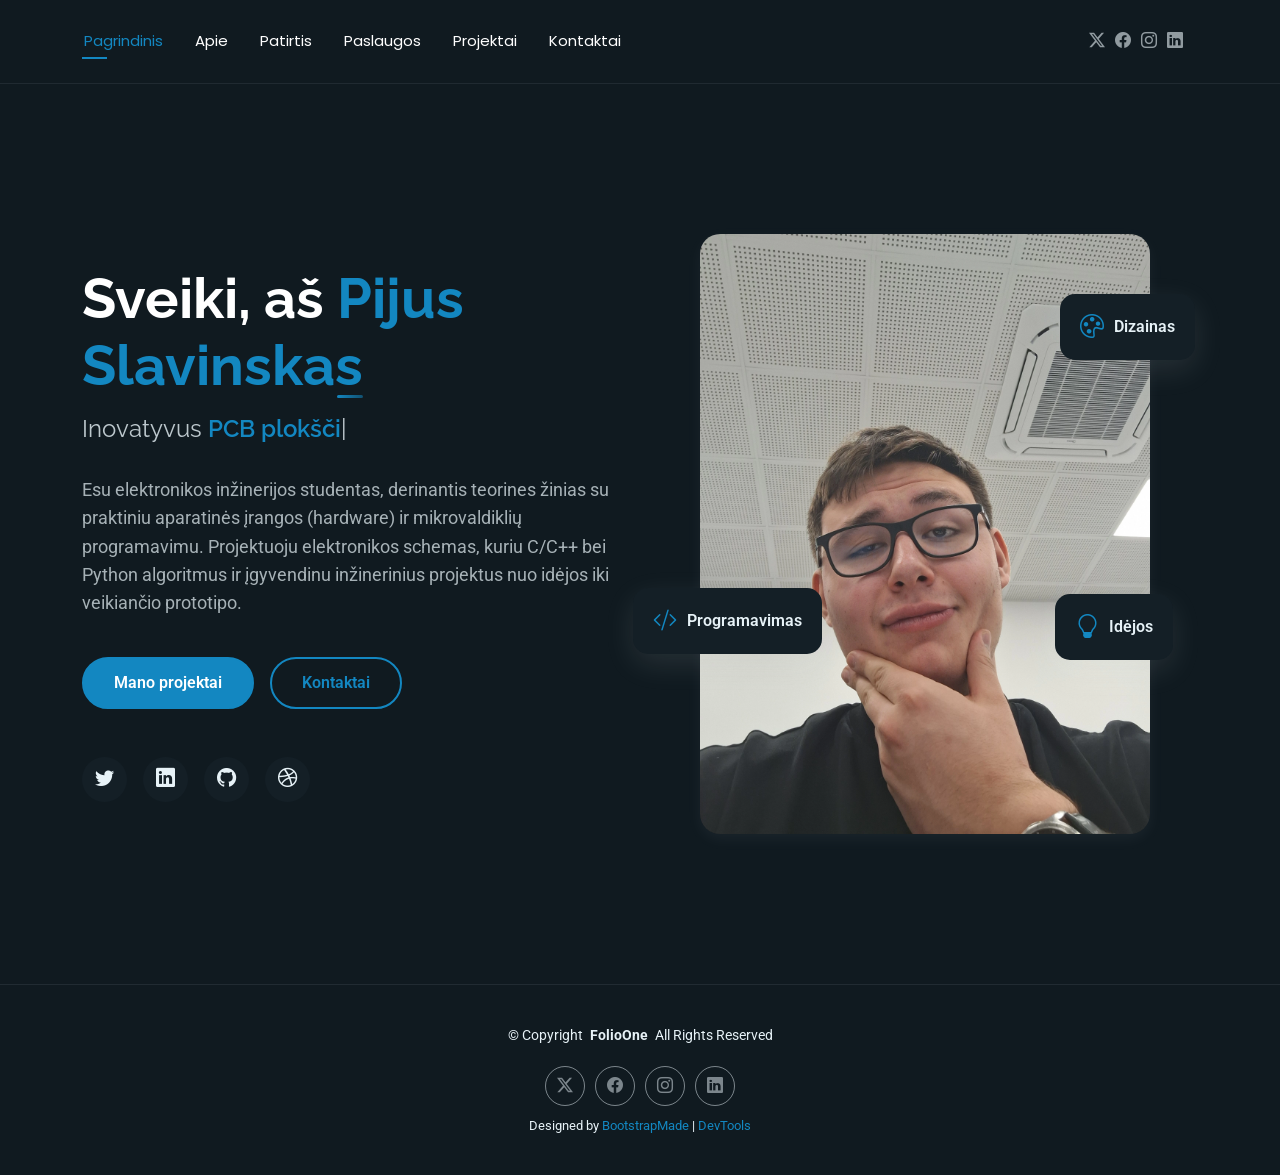
==== commit be25a00b: "yes" ====
--- a/index.html
+++ b/index.html
@@ -1,11 +1,11 @@
 <!DOCTYPE html>
-<html lang="en">
+<html lang="lt">
 
 <head>
   <meta charset="utf-8">
   <meta content="width=device-width, initial-scale=1.0" name="viewport">
-  <title>Index - FolioOne Bootstrap Template</title>
-  <meta name="description" content="">
+  <title>Mano CV</title>
+  <meta name="description" content="Pijus Slavinskas CV puslapis">
   <meta name="keywords" content="">
 
   <!-- Favicons -->
@@ -48,12 +48,12 @@
 
       <nav id="navmenu" class="navmenu">
         <ul>
-          <li><a href="index.html" class="active">Home</a></li>
-          <li><a href="about.html">About</a></li>
-          <li><a href="resume.html">Resume</a></li>
-          <li><a href="services.html">Services</a></li>
-          <li><a href="portfolio.html">Portfolio</a></li>
-          <li><a href="contact.html">Contact</a></li>
+          <li><a href="index.html" class="active">Pagrindinis</a></li>
+          <li><a href="about.html">Apie</a></li>
+          <li><a href="resume.html">Patirtis</a></li>
+          <li><a href="services.html">Paslaugos</a></li>
+          <li><a href="portfolio.html">Projektai</a></li>
+          <li><a href="contact.html">Kontaktai</a></li>
         </ul>
         <i class="mobile-nav-toggle d-xl-none bi bi-list"></i>
       </nav>
@@ -78,12 +78,12 @@
         <div class="row gy-4 align-items-center">
           <div class="col-lg-6 order-2 order-lg-1">
             <div class="hero-content">
-              <h1 data-aos="fade-up" data-aos-delay="200">Hello, I'm <span class="highlight">Brandon Johnson</span></h1>
-              <h2 data-aos="fade-up" data-aos-delay="300">Creative <span class="typed" data-typed-items="UI/UX Designer, Web Developer, Digital Artist, Brand Strategist"></span></h2>
-              <p data-aos="fade-up" data-aos-delay="400">Lorem ipsum dolor sit amet, consectetur adipiscing elit. Sed do eiusmod tempor incididunt ut labore et dolore magna aliqua. Ut enim ad minim veniam, quis nostrud exercitation ullamco laboris nisi ut aliquip ex ea commodo consequat.</p>
+              <h1 data-aos="fade-up" data-aos-delay="200">Sveiki, aš <span class="highlight">Pijus Slavinskas</span></h1>
+              <h2 data-aos="fade-up" data-aos-delay="300">Inovatyvus <span class="typed" data-typed-items="PCB plokščių projektuotojas, elektronikos inžinierius, C/C++ programuotojas, Python programuotojas"></span></h2>
+              <p data-aos="fade-up" data-aos-delay="400">Esu elektronikos inžinerijos studentas, derinantis teorines žinias su praktiniu aparatinės įrangos (hardware) ir mikrovaldiklių programavimu. Projektuoju elektronikos schemas, kuriu C/C++ bei Python algoritmus ir įgyvendinu inžinerinius projektus nuo idėjos iki veikiančio prototipo.</p>
               <div class="hero-actions" data-aos="fade-up" data-aos-delay="500">
-                <a href="portfolio.html" class="btn btn-primary">View My Work</a>
-                <a href="contact.html" class="btn btn-outline">Get In Touch</a>
+                <a href="portfolio.html" class="btn btn-primary">Mano projektai</a>
+                <a href="contact.html" class="btn btn-outline">Kontaktai</a>
               </div>
               <div class="social-links" data-aos="fade-up" data-aos-delay="600">
                 <a href="#"><i class="bi bi-twitter"></i></a>
@@ -96,19 +96,19 @@
           <div class="col-lg-6 order-1 order-lg-2">
             <div class="hero-image" data-aos="zoom-in" data-aos-delay="300">
               <div class="image-wrapper">
-                <img src="assets/img/profile/profile-square-11.webp" alt="Sarah Mitchell" class="img-fluid">
+                <img src="assets/img/1000004714.webp" alt="Pijus Slavinskas" class="img-fluid">
                 <div class="floating-elements">
                   <div class="floating-card design" data-aos="fade-left" data-aos-delay="700">
                     <i class="bi bi-palette"></i>
-                    <span>Design</span>
+                    <span>Dizainas</span>
                   </div>
                   <div class="floating-card code" data-aos="fade-right" data-aos-delay="800">
                     <i class="bi bi-code-slash"></i>
-                    <span>Code</span>
+                    <span>Programavimas</span>
                   </div>
                   <div class="floating-card creativity" data-aos="fade-up" data-aos-delay="900">
                     <i class="bi bi-lightbulb"></i>
-                    <span>Ideas</span>
+                    <span>Idėjos</span>
                   </div>
                 </div>
               </div>
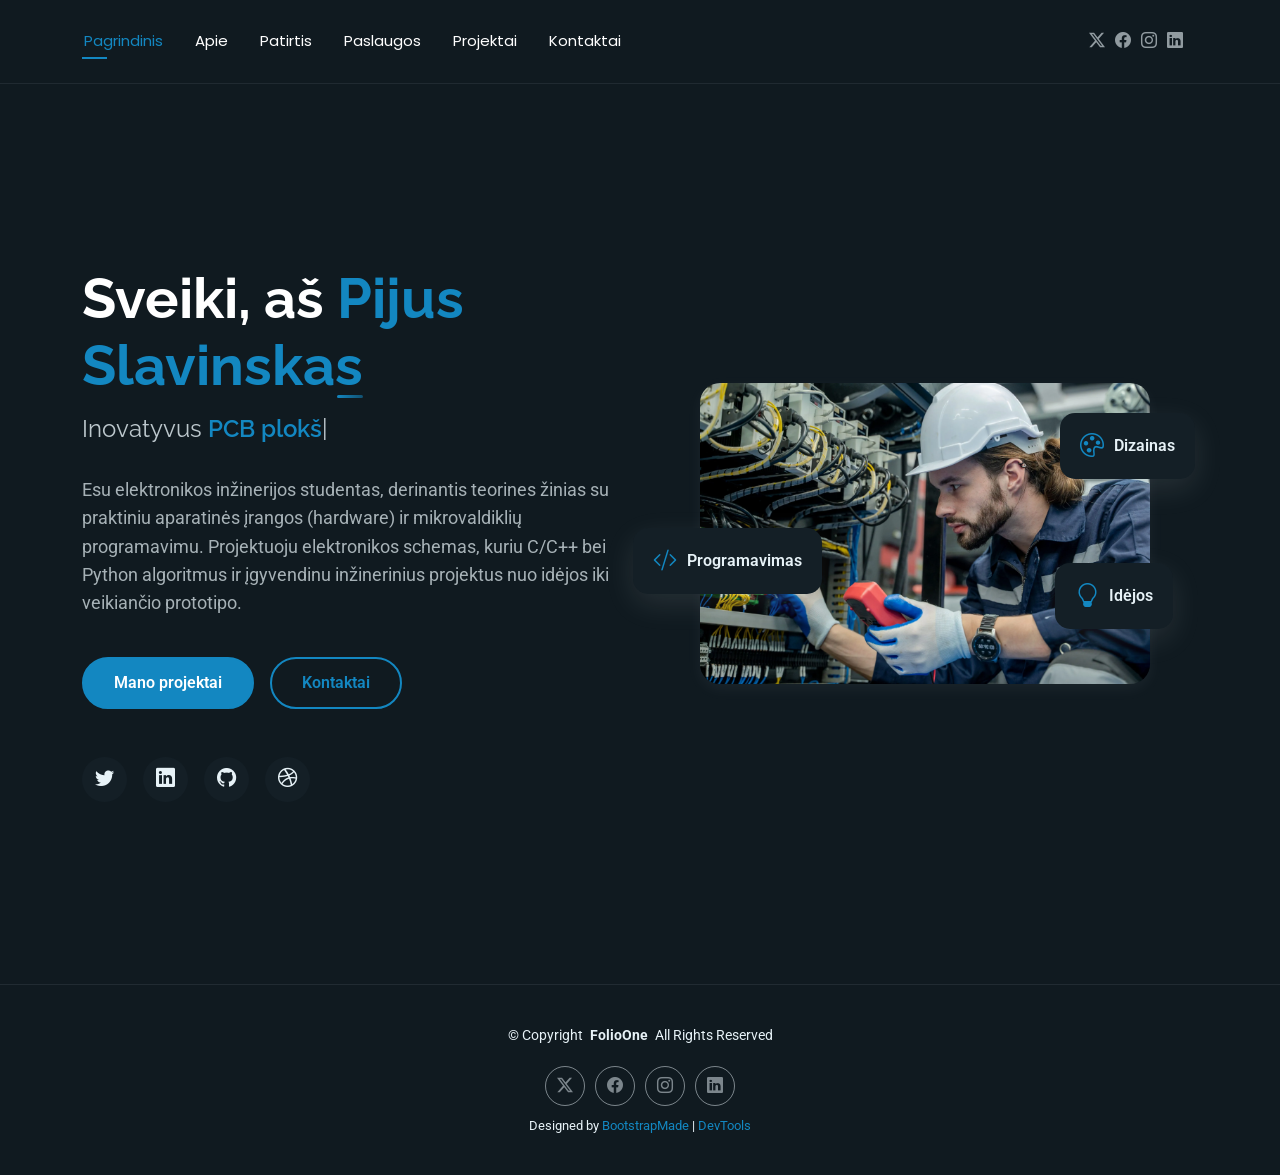
==== commit ca907e83: "LD8" ====
--- a/index.html
+++ b/index.html
@@ -96,7 +96,7 @@
           <div class="col-lg-6 order-1 order-lg-2">
             <div class="hero-image" data-aos="zoom-in" data-aos-delay="300">
               <div class="image-wrapper">
-                <img src="assets/img/1000004714.webp" alt="Pijus Slavinskas" class="img-fluid">
+                <img src="assets/img/foto.webp" alt="Pijus Slavinskas" class="img-fluid">
                 <div class="floating-elements">
                   <div class="floating-card design" data-aos="fade-left" data-aos-delay="700">
                     <i class="bi bi-palette"></i>
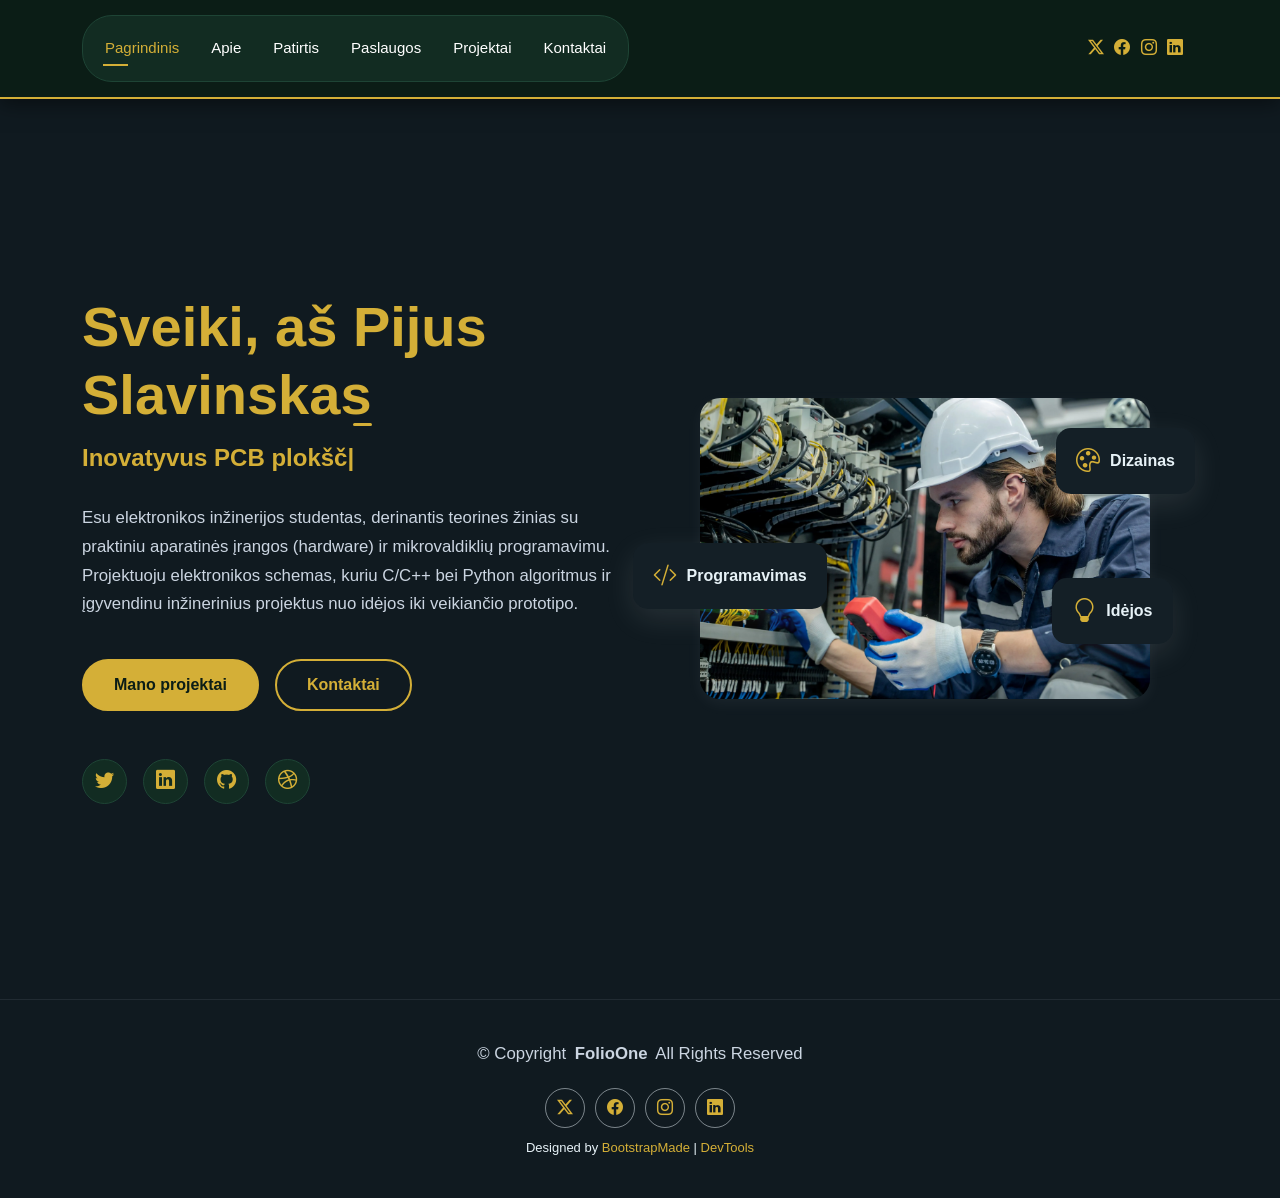
==== commit b7335f05: "LD9" ====
--- a/index.html
+++ b/index.html
@@ -26,6 +26,7 @@
 
   <!-- Main CSS File -->
   <link href="assets/css/main.css" rel="stylesheet">
+  <link href="assets/css/custom.css" rel="stylesheet">
 
   <!-- =======================================================
   * Template Name: FolioOne
--- a/assets/css/custom.css
+++ b/assets/css/custom.css
@@ -0,0 +1,420 @@
+/* ==========================================
+   CUSTOM STILIAI (assets/css/custom.css)
+   Auksinė + Tamsiai žalia tema
+   ========================================== */
+
+/* 1. Globalios spalvos ir NAUJI ŠRIFTAI (Montserrat + Inter) */
+:root {
+  --accent-color: #d4af37 !important;        /* Prabangi auksinė spalva */
+  --nav-hover-color: #d4af37 !important;    /* Auksinė spalva užvedus meniu */
+  --heading-font: "Montserrat", sans-serif !important; /* Naujas antraščių šriftas */
+  --default-font: "Inter", sans-serif !important;      /* Naujas tekstinis šriftas */
+  --nav-font: "Inter", sans-serif !important;          /* Naujas navigacijos šriftas */
+}
+
+/* 2. Pagrindinis svetainės fonas ir tekstas */
+body {
+  font-family: var(--default-font) !important;
+  background-color: #0b1d16 !important;     /* Gilus tamsiai žalias fonas */
+  color: #e2e8f0 !important;
+}
+
+/* 3. Visos antraštės su NAUJU šriftu (Montserrat) */
+h1, h2, h3, h4, h5, h6,
+.section-title h2,
+.hero .hero-content h1,
+.hero .hero-content h2 {
+  font-family: 'Montserrat', sans-serif !important;
+  font-weight: 700 !important;
+  color: #d4af37 !important;                 /* Auksinė spalva antraštėms */
+}
+
+/* Sekcijų h2 antraščių linija po apačia */
+.section-title h2 {
+  border-bottom: 3px solid #d4af37 !important;
+  display: inline-block !important;
+  padding-bottom: 6px !important;
+}
+
+/* 4. Sutvarkytas navigacijos meniu (BE ORANŽINIŲ BLOKŲ) */
+.navmenu a, 
+.navmenu a:focus {
+  background-color: transparent !important; /* Pašalina užpildo bloką */
+  color: #ffffff !important;                /* Balta tekstinė nuoroda */
+}
+
+.navmenu a:hover, 
+.navmenu .active,
+.navmenu .active:focus {
+  background-color: transparent !important;
+  color: #d4af37 !important;                /* Auksinė spalva užvedus arba aktyviai nuorodai */
+}
+
+.navmenu>ul>li>a:before {
+  background-color: #d4af37 !important;     /* Maža linija po meniu nuoroda */
+}
+
+/* 5. Hero bloko (index.html) akcentai ir mygtukai */
+.hero .hero-content h1 .highlight,
+.hero .hero-content h2 .typed {
+  color: #d4af37 !important;
+}
+
+.hero .hero-content h1 .highlight::after {
+  background: #d4af37 !important;
+}
+
+.hero .hero-actions .btn.btn-primary {
+  background: #d4af37 !important;
+  border-color: #d4af37 !important;
+  color: #0b1d16 !important;
+}
+
+.hero .hero-actions .btn.btn-outline {
+  color: #d4af37 !important;
+  border-color: #d4af37 !important;
+}
+
+/* 6. Lentelės ir sąrašų kortelės (Šiek tiek šviesesnis tamsiai žalias fonas) */
+.table-dark {
+  background-color: #122c22 !important;
+  border: 1px solid #1e4435 !important;
+}
+
+.table-dark th {
+  background-color: #18382b !important;
+  color: #d4af37 !important;
+}
+
+.border-secondary {
+  border-color: #1e4435 !important;
+  background-color: #122c22 !important;
+}
+
+/* 7. Pastraipos */
+p, .section-title p, .hero .hero-content p {
+  font-size: 1.05rem !important;
+  line-height: 1.7 !important;
+  color: #cbd5e1 !important;
+}
+
+/* ==========================================
+   3. MYGTUKAI IR NUORODOS (Buttons & Links)
+   ========================================== */
+
+/* b. Bendras nuorodų stilius */
+a {
+  color: #d4af37 !important;
+  transition: all 0.3s ease !important;
+}
+
+/* b. Nuorodos užvedus pelę (:hover) ir paspaudus (:active) */
+a:hover {
+  color: #f3e5ab !important; /* Šviesesnis aukso atspalvis užvedus */
+  text-decoration: underline !important;
+}
+
+a:active {
+  color: #b38f24 !important; /* Tamsesnis aukso atspalvis paspaudus */
+}
+
+/* a. Pagrindiniai mygtukai (pvz., "Mano projektai") */
+.btn-primary, 
+.hero .hero-actions .btn.btn-primary {
+  background-color: #d4af37 !important;
+  border-color: #d4af37 !important;
+  color: #0b1d16 !important;
+  font-weight: 600 !important;
+  transition: all 0.3s ease !important;
+}
+
+/* a. Mygtukas užvedus pelę (:hover) */
+.btn-primary:hover, 
+.hero .hero-actions .btn.btn-primary:hover {
+  background-color: #f3e5ab !important;
+  border-color: #f3e5ab !important;
+  color: #0b1d16 !important;
+  transform: translateY(-3px) !important; /* Mygtukas lengvai pakyla */
+  box-shadow: 0 5px 15px rgba(212, 175, 55, 0.4) !important;
+}
+
+/* a. Mygtukas paspaudus (:active) */
+.btn-primary:active, 
+.hero .hero-actions .btn.btn-primary:active {
+  background-color: #b38f24 !important;
+  border-color: #b38f24 !important;
+  transform: translateY(-1px) !important;
+}
+
+/* a. Kontūriniai mygtukai (pvz., "Kontaktai") */
+.btn-outline, 
+.hero .hero-actions .btn.btn-outline {
+  background-color: transparent !important;
+  color: #d4af37 !important;
+  border: 2px solid #d4af37 !important;
+  transition: all 0.3s ease !important;
+}
+
+.btn-outline:hover, 
+.hero .hero-actions .btn.btn-outline:hover {
+  background-color: #d4af37 !important;
+  color: #0b1d16 !important;
+  transform: translateY(-3px) !important;
+}
+
+.btn-outline:active, 
+.hero .hero-actions .btn.btn-outline:active {
+  background-color: #b38f24 !important;
+  border-color: #b38f24 !important;
+  color: #0b1d16 !important;
+}
+
+/* a. Socialinių tinklų piktogramos / mygtukai apačioje */
+.hero .social-links a {
+  background: #122c22 !important;
+  color: #d4af37 !important;
+  border: 1px solid #1e4435 !important;
+  transition: all 0.3s ease !important;
+}
+
+.hero .social-links a:hover {
+  background: #d4af37 !important;
+  color: #0b1d16 !important;
+  transform: translateY(-3px) !important;
+}
+
+/* ==========================================
+   4. ELEMENTŲ IŠDĖSTYMAS IR KORTELĖS (Layout & Box Styles)
+   ========================================== */
+
+/* a. Vidiniai tarpai sekcijoms: „Apie“, „Patirtis“, „Projektai“ */
+.about.section,
+.resume.section,
+.portfolio.section,
+.services.section {
+  padding: 80px 0 !important; /* Padidintas viršutinis ir apatinis tarpas skiltims */
+}
+
+/* a. Sekcijų antraščių išoriniai tarpai */
+.section-title {
+  padding-bottom: 40px !important;
+  margin-bottom: 20px !important;
+}
+
+/* b. Turinio blokų ir kortelių užapvalinimai, rėmeliai bei šešėliai */
+
+/* Įgūdžių, patirties ir paslaugų kortelės */
+.about .skill-item,
+.skills .skill-box,
+.services .service-item,
+.portfolio .portfolio-card,
+.resume .resume-item {
+  border: 1px solid #1e4435 !important;            /* Žalias elegantiškas rėmelis */
+  border-radius: 16px !important;                  /* Užapvalinti kampai */
+  background-color: #122c22 !important;            /* Tamsiai žalias blokų fonas */
+  padding: 28px !important;                        /* Vidiniai kortelių tarpai */
+  box-shadow: 0 8px 24px rgba(0, 0, 0, 0.35) !important; /* Šešėliai */
+  transition: all 0.3s ease !important;
+}
+
+/* b. Kortelių reakcija užvedus pelę (Hover) */
+.about .skill-item:hover,
+.skills .skill-box:hover,
+.services .service-item:hover,
+.portfolio .portfolio-card:hover {
+  transform: translateY(-5px) !important;
+  border-color: #d4af37 !important;                /* Rėmelis nušvinta auksine spalva */
+  box-shadow: 0 12px 30px rgba(212, 175, 55, 0.25) !important; /* Auksinis švytėjimas */
+}
+
+/* ==========================================
+   5. DVIENŲ PASIRINKTŲ KOMPONENTŲ STILIAI
+   ========================================== */
+
+/* KOMPONENTAS 1: Navigacijos juosta (Header / Nav Container) */
+.header {
+  background-color: #0b1d16 !important;            /* 1. Savybė: Tamsiai žalias fonas */
+  border-bottom: 2px solid #d4af37 !important;       /* 2. Savybė: Auksinė apatinė kraštinė */
+  box-shadow: 0 4px 20px rgba(0, 0, 0, 0.5) !important;/* 3. Savybė: Šešėlis po navigacija */
+  padding: 15px 25px !important;                     /* 4. Savybė: Vidiniai tarpai */
+}
+
+/* Navigacijos meniu kapsulė (kad tekstai nepersidengtų) */
+.header .navmenu {
+  background-color: #122c22 !important;            /* Fonas meniu kapsulei */
+  border: 1px solid #1e4435 !important;             /* Rėmelis */
+  border-radius: 30px !important;                   /* Užapvalinti kampai */
+  padding: 6px 20px !important;                     /* Vidiniai tarpai */
+}
+
+
+/* KOMPONENTAS 2: Progreso juostos (Progress Bars - Įgūdžių sekcija) */
+.skills .skill-box .progress {
+  background-color: #18382b !important;            /* 1. Savybė: Progreso juostos fonas */
+  height: 12px !important;                          /* 2. Savybė: Didesnis juostos aukštis */
+  border-radius: 20px !important;                   /* 3. Savybė: Didelis užapvalinimas */
+  border: 1px solid #1e4435 !important;             /* 4. Savybė: Kraštinė aplink juostą */
+  overflow: hidden !important;
+}
+
+.skills .skill-box .progress .progress-bar {
+  background: linear-gradient(90deg, #b38f24, #d4af37) !important; /* Auksinis gradientas */
+  border-radius: 20px !important;
+  box-shadow: 0 0 10px rgba(212, 175, 55, 0.5) !important; /* Auksinis švytėjimas */
+}
+
+/* ==========================================
+   6. HTML SĄRAŠŲ STILIAI (Lists & Nested Lists)
+   ========================================== */
+
+/* Pastūmimas ir bazinis sąrašų išvalymas */
+.services ul, 
+.services ol {
+  list-style: none !important; /* Pašaliname standartinius punktus/skaičius */
+  padding-left: 0 !important;
+}
+
+/* ------------------------------------------
+   a. NENUMERUOTAS SĄRAŠAS (ul) su pseudo-elementu ::before
+   ------------------------------------------ */
+.services ul > li {
+  position: relative !important;
+  padding-left: 28px !important;
+  margin-bottom: 12px !important;
+  font-size: 1.05rem !important;
+}
+
+/* Pagrindinio nenumeruoto sąrašo auksinis ženklelis */
+.services ul > li::before {
+  content: "◆" !important;                    /* Stilingas deimanto ženklelis */
+  position: absolute !important;
+  left: 0 !important;
+  top: 0 !important;
+  color: #d4af37 !important;                  /* Auksinė spalva */
+  font-size: 0.9rem !important;
+}
+
+/* ------------------------------------------
+   b. ĮDĖTINIS SĄRAŠAS (Nested List: ul ul)
+   ------------------------------------------ */
+.services ul ul {
+  margin-top: 8px !important;
+  margin-bottom: 8px !important;
+  padding-left: 15px !important;             /* Įtrauka į dešinę */
+  border-left: 2px solid #1e4435 !important;  /* Žalia vertikali linija kairėje */
+}
+
+.services ul ul > li {
+  padding-left: 20px !important;
+  margin-bottom: 6px !important;
+  font-size: 0.95rem !important;
+  color: #cbd5e1 !important;                 /* Švelnesnė pilkšva spalva */
+}
+
+/* Įdėtinio sąrašo kitoks ženklelis (vizualus skirtumas) */
+.services ul ul > li::before {
+  content: "›" !important;                    /* Rodyklės ženklelis */
+  color: #00d2ff !important;                  /* Melsvas akcentas įdėtiniam sąrašui */
+  font-size: 1.2rem !important;
+  top: -2px !important;
+}
+
+/* ------------------------------------------
+   NUMERUOTAS SĄRAŠAS (ol) su stilingais skaičiais
+   ------------------------------------------ */
+.services ol {
+  counter-reset: custom-counter !important;
+  list-style: none !important;
+  padding-left: 0 !important;
+}
+
+.services ol > li {
+  counter-increment: custom-counter !important;
+  position: relative !important;
+  padding-left: 42px !important;              /* Padidintas tarpas nuo skaičiaus iki teksto */
+  margin-bottom: 16px !important;
+  font-size: 1.05rem !important;
+}
+
+/* Stilingas skaičiaus burbulas */
+.services ol > li::before {
+  content: counter(custom-counter) !important;
+  position: absolute !important;
+  left: 0 !important;
+  top: 0 !important;
+  width: 28px !important;
+  height: 28px !important;
+  line-height: 26px !important;               /* Skaičiaus centravimas vertikaliai */
+  text-align: center !important;              /* Skaičiaus centravimas horizontaliai */
+  background-color: #18382b !important;       /* Tamsiai žalias skaičiaus fonas */
+  border: 1px solid #d4af37 !important;        /* Auksinis rėmelis */
+  color: #d4af37 !important;                   /* Auksinis skaičius */
+  border-radius: 50% !important;               /* Apvalus burbulas */
+  font-size: 0.85rem !important;
+  font-weight: 700 !important;
+}
+
+/* ==========================================
+   7. LENTELĖS STILIAI (High Contrast Table Customization)
+   ========================================== */
+
+/* Pagrindinis lentelės konteinerio stilius */
+.table, 
+.table-dark {
+  width: 100% !important;
+  border-collapse: separate !important;
+  border-spacing: 0 !important;
+  border-radius: 12px !important;
+  overflow: hidden !important;
+  border: 2px solid #d4af37 !important;            /* Ryškesnis auksinis lentelės rėmelis */
+  background-color: #122c22 !important;
+}
+
+/* c. Vienodi langelių vidiniai tarpai (padding) ir turinio lygiavimas centre */
+.table th, 
+.table td {
+  padding: 18px 20px !important;                 /* Didesni, vienodi tarpai */
+  text-align: center !important;                 /* Turinio lygiavimas centre */
+  vertical-align: middle !important;
+  border-bottom: 1px solid #23523f !important;    /* Šviesesnė skyriamoji linija */
+}
+
+/* a. Antraštinės eilutės stilius (Aukštas kontrastas) */
+.table thead th,
+.table-dark th {
+  background-color: #1a4233 !important;          /* Šviesesnis ir geriau matomas žalias fonas */
+  color: #ffd700 !important;                      /* Ryški, švytinti auksinė spalva */
+  font-family: 'Raleway', sans-serif !important;
+  font-size: 1.15rem !important;
+  font-weight: 800 !important;
+  text-transform: uppercase !important;           /* Didžiosios raidės */
+  letter-spacing: 1.5px !important;
+  border-bottom: 3px solid #ffd700 !important;    /* Stora auksinė linija */
+}
+
+/* b. "Zebra" stilius (Aiškus eilučių atskyrimas) */
+.table tbody tr:nth-child(odd) {
+  background-color: #0e221b !important;          /* Tamsesnė pilkšva-žalia eilutė */
+  color: #ffffff !important;                     /* Balta, ryškiai matoma teksto spalva */
+}
+
+.table tbody tr:nth-child(even) {
+  background-color: #17382c !important;          /* Šviesesnė žalia eilutė akivaizdžiam zebra efektui */
+  color: #ffffff !important;                     /* Balta teksto spalva */
+}
+
+/* Duomenų tekstų spaudimo ryškumas */
+.table tbody td {
+  color: #f1f5f9 !important;                     /* Labai šviesi pilka/balta spalva geresniam skaitomumui */
+  font-size: 1.05rem !important;
+}
+
+/* b. Eilutės :hover efektas (užvedus pelę) */
+.table tbody tr:hover {
+  background-color: #245442 !important;          /* Ryškiai apšviesta eilutė užvedus */
+  transition: background-color 0.2s ease !important;
+}
+
+.table tbody tr:hover td {
+  color: #ffd700 !important;                     /* Tekstas užvedus pelę nušvinta auksine spalva */
+}
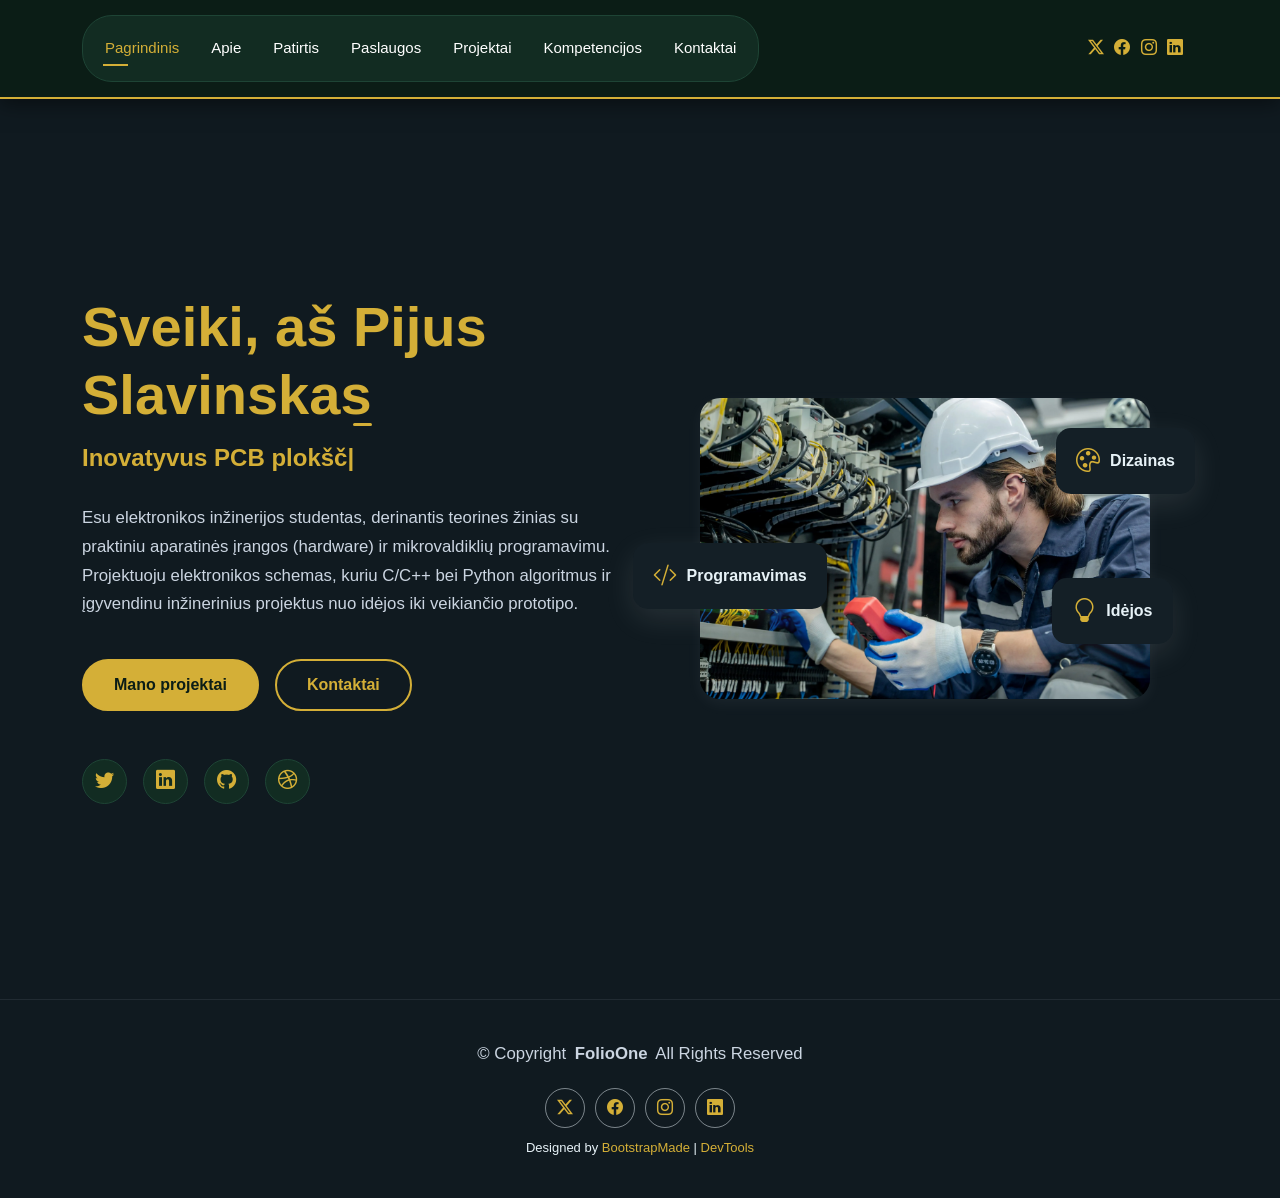
==== commit a4837798: "LD10" ====
--- a/index.html
+++ b/index.html
@@ -54,6 +54,7 @@
           <li><a href="resume.html">Patirtis</a></li>
           <li><a href="services.html">Paslaugos</a></li>
           <li><a href="portfolio.html">Projektai</a></li>
+          <li><a href="kompetencijos.html">Kompetencijos</a></li>
           <li><a href="contact.html">Kontaktai</a></li>
         </ul>
         <i class="mobile-nav-toggle d-xl-none bi bi-list"></i>
--- a/assets/css/custom.css
+++ b/assets/css/custom.css
@@ -417,4 +417,414 @@
 
 .table tbody tr:hover td {
   color: #ffd700 !important;                     /* Tekstas užvedus pelę nušvinta auksine spalva */
+}
+
+/* ==========================================
+   8–10. KOMPETENCIJŲ PAŽANGOS MODULIS (Skill Kanban)
+   ========================================== */
+
+.competency-section {
+  padding: 80px 0 !important;
+}
+
+.text-gold {
+  color: #d4af37 !important;
+}
+
+.border-green-subtle {
+  border-color: #1e4435 !important;
+}
+
+/* Viršutinė suvestinės kortelė (veikia abiem klasių pavadinimams) */
+.kanban-summary-box,
+.kanban-summary-wrapper {
+  background-color: #122c22 !important;
+  border: 1px solid #1e4435 !important;
+  border-radius: 16px !important;
+  padding: 32px !important;
+  box-shadow: 0 8px 25px rgba(0, 0, 0, 0.35) !important;
+}
+
+/* 3 statistikos kortelės viršuje */
+.stat-pill-card {
+  display: flex !important;
+  align-items: center !important;
+  gap: 15px !important;
+  padding: 18px 22px !important;
+  border-radius: 12px !important;
+  background-color: #0e221b !important;
+  border: 1px solid #1e4435 !important;
+  transition: transform 0.25s ease !important;
+}
+
+.stat-pill-card:hover {
+  transform: translateY(-2px) !important;
+}
+
+.stat-xp { border-left: 4px solid #d4af37 !important; }
+.stat-level { border-left: 4px solid #d97736 !important; }
+.stat-rank { border-left: 4px solid #d4af37 !important; }
+
+.stat-pill-card .stat-icon {
+  width: 45px !important;
+  height: 45px !important;
+  border-radius: 10px !important;
+  display: flex !important;
+  align-items: center !important;
+  justify-content: center !important;
+  font-size: 1.4rem !important;
+}
+
+.stat-xp .stat-icon,
+.stat-rank .stat-icon {
+  background-color: rgba(212, 175, 55, 0.15) !important;
+  color: #d4af37 !important;
+}
+
+.stat-level .stat-icon {
+  background-color: rgba(217, 119, 54, 0.15) !important;
+  color: #e08e55 !important;
+}
+
+.stat-label {
+  font-size: 0.85rem !important;
+  color: #94a3b8 !important;
+  display: block !important;
+}
+
+.stat-value {
+  margin: 0 !important;
+  font-size: 1.35rem !important;
+  color: #ffffff !important;
+}
+
+/* Perskyra ir progreso juosta suvestinėje */
+.level-progress-wrapper {
+  margin-top: 28px !important;
+  padding-top: 24px !important;
+  border-top: 1px solid #265743 !important;
+}
+
+.level-progress-wrapper .progress {
+  height: 16px !important;
+  background-color: #0e221b !important;
+  border-radius: 20px !important;
+  border: 1px solid #1e4435 !important;
+}
+
+.level-progress-wrapper .progress-bar {
+  background: linear-gradient(90deg, #b38f24, #ffd700) !important;
+  color: #0b1d16 !important;
+  font-weight: 700 !important;
+  font-size: 0.75rem !important;
+}
+
+/* Perskyra ir apatinė statistikos eilutė */
+.meta-stats {
+  margin-top: 28px !important;
+  padding-top: 22px !important;
+  border-top: 1px solid #265743 !important;
+  font-size: 1.05rem !important;
+  color: #cbd5e1 !important;
+}
+
+.meta-stats .stat-divider {
+  border-left: 1px solid #265743 !important;
+  border-right: 1px solid #265743 !important;
+}
+
+.meta-stats strong {
+  color: #ffffff !important;
+  font-size: 1.15rem !important;
+  margin-left: 4px !important;
+}
+
+/* Kanban stulpeliai (Planuojama, Mokomasi, Atlikta) */
+.kanban-column {
+  background-color: #122c22 !important;
+  border: 1px solid #1e4435 !important;
+  border-radius: 16px !important;
+  padding: 20px !important;
+  height: 100% !important;
+  box-shadow: 0 8px 24px rgba(0, 0, 0, 0.3) !important;
+}
+
+.kanban-col-header {
+  display: flex !important;
+  align-items: center !important;
+  gap: 10px !important;
+  padding: 12px 16px !important;
+  border-radius: 10px !important;
+  margin-bottom: 20px !important;
+}
+
+.kanban-col-header h3 {
+  margin: 0 !important;
+  font-size: 1.25rem !important;
+}
+
+/* 1 KATEGORIJA: Planuojama (Sendinta bronza) */
+.col-planned .kanban-col-header {
+  background-color: rgba(168, 159, 145, 0.12) !important;
+  border-bottom: 2px solid #8c8275 !important;
+}
+.col-planned .kanban-col-header i,
+.col-planned .kanban-col-header h3 {
+  color: #c7bfb3 !important;
+}
+
+/* 2 KATEGORIJA: Mokomasi (Šiltas varis / gintaras) */
+.col-learning .kanban-col-header {
+  background-color: rgba(217, 119, 54, 0.14) !important;
+  border-bottom: 2px solid #d97736 !important;
+}
+.col-learning .kanban-col-header i,
+.col-learning .kanban-col-header h3 {
+  color: #e6955c !important;
+}
+
+/* 3 KATEGORIJA: Atlikta (Karališkas auksas) */
+.col-done .kanban-col-header {
+  background-color: rgba(212, 175, 55, 0.16) !important;
+  border-bottom: 2px solid #d4af37 !important;
+}
+.col-done .kanban-col-header i,
+.col-done .kanban-col-header h3 {
+  color: #ffd700 !important;
+}
+
+/* CSS Grid tinklelis kortelėms stulpelių viduje */
+.kanban-cards {
+  display: grid !important;
+  grid-template-columns: 1fr !important;
+  gap: 14px !important;
+}
+
+/* Individualios įgūdžių kortelės */
+.skill-kanban-card {
+  display: flex !important;
+  align-items: flex-start !important;
+  gap: 14px !important;
+  background-color: #0e221b !important;
+  border: 1px solid #1e4435 !important;
+  border-radius: 12px !important;
+  padding: 16px !important;
+  margin-bottom: 0 !important;
+  transition: all 0.3s ease !important;
+}
+
+.skill-kanban-card:hover {
+  transform: translateY(-3px) !important;
+  border-color: #d4af37 !important;
+  box-shadow: 0 6px 18px rgba(212, 175, 55, 0.2) !important;
+}
+
+.skill-kanban-card .card-icon {
+  width: 40px !important;
+  height: 40px !important;
+  border-radius: 8px !important;
+  display: flex !important;
+  align-items: center !important;
+  justify-content: center !important;
+  font-size: 1.2rem !important;
+  flex-shrink: 0 !important;
+}
+
+.icon-planned { background-color: rgba(168, 159, 145, 0.14) !important; color: #c7bfb3 !important; }
+.icon-learning { background-color: rgba(217, 119, 54, 0.15) !important; color: #e6955c !important; }
+.icon-done { background-color: rgba(212, 175, 55, 0.16) !important; color: #ffd700 !important; }
+
+.skill-kanban-card h5 {
+  font-size: 1rem !important;
+  color: #ffffff !important;
+  margin-bottom: 8px !important;
+  font-weight: 600 !important;
+}
+
+.card-badges {
+  display: flex !important;
+  flex-wrap: wrap !important;
+  gap: 8px !important;
+}
+
+.badge-status, .badge-xp {
+  font-size: 0.78rem !important;
+  padding: 4px 10px !important;
+  border-radius: 6px !important;
+  font-weight: 600 !important;
+}
+
+.status-planned {
+  background-color: rgba(168, 159, 145, 0.16) !important;
+  color: #d6cfc5 !important;
+  border: 1px solid rgba(168, 159, 145, 0.25) !important;
+}
+
+.status-learning {
+  background-color: rgba(217, 119, 54, 0.18) !important;
+  color: #f2b488 !important;
+  border: 1px solid rgba(217, 119, 54, 0.3) !important;
+}
+
+.status-done {
+  background-color: rgba(212, 175, 55, 0.2) !important;
+  color: #ffe875 !important;
+  border: 1px solid rgba(212, 175, 55, 0.35) !important;
+}
+
+.badge-xp {
+  background-color: #18382b !important;
+  color: #d4af37 !important;
+  border: 1px solid #2a5c48 !important;
+}
+
+/* Mobilus prisitaikymas mažesniuose ekranuose */
+@media (max-width: 768px) {
+  .meta-stats .stat-divider {
+    border-left: none !important;
+    border-right: none !important;
+    border-top: 1px solid #285946 !important;
+    border-bottom: 1px solid #285946 !important;
+    padding: 10px 0 !important;
+    margin: 10px 0 !important;
+  }
+}
+
+/* ==========================================
+   PAPILDOMA UŽDUOTIS 1: Sklandžiai pulsuojantis gradientas (#services)
+   ========================================== */
+@property --grad-color-1 {
+  syntax: '<color>';
+  inherits: false;
+  initial-value: #0b1d16;
+}
+
+@property --grad-color-2 {
+  syntax: '<color>';
+  inherits: false;
+  initial-value: #122c22;
+}
+
+#services {
+  background: linear-gradient(135deg, var(--grad-color-1) 0%, var(--grad-color-2) 100%) !important;
+  animation: servicesColorPulse 14s ease-in-out infinite !important;
+}
+
+@keyframes servicesColorPulse {
+  0%, 100% {
+    /* 1. Tamsiai žalia */
+    --grad-color-1: #0b1d16;
+    --grad-color-2: #122c22;
+  }
+  25% {
+    /* 2. Gilus smaragdas (prislopinta šviesesnė žalia) */
+    --grad-color-1: #103325;
+    --grad-color-2: #194d38;
+  }
+  50% {
+    /* 3. Grįžta į tamsiai žalią */
+    --grad-color-1: #0b1d16;
+    --grad-color-2: #122c22;
+  }
+  75% {
+    /* 4. Tamsi sendinta bronza / auksas */
+    --grad-color-1: #29210b;
+    --grad-color-2: #544314;
+  }
+}
+
+/* ==========================================
+   PAPILDOMA UŽDUOTIS 2: Animuotos CSS figūros ("Apie" skiltyje)
+   ========================================== */
+
+/* Užtikriname, kad #about sekcija turėtų position: relative ir turinys liktų virš figūrų */
+#about,
+.about.section {
+  position: relative !important;
+  overflow: hidden !important;
+}
+
+#about .container,
+.about.section .container {
+  position: relative !important;
+  z-index: 2 !important;
+}
+
+/* Bendras figūrų konteineris fone */
+.about-css-shapes {
+  position: absolute !important;
+  inset: 0 !important;
+  pointer-events: none !important; /* Kad figūros netrukdytų spausti mygtukų ar žymėti teksto */
+  z-index: 1 !important;
+}
+
+.css-shape {
+  position: absolute !important;
+  opacity: 0.8 !important; /* Padidintas ryškumas (buvo 0.45) */
+}
+
+/* 1 FIGŪRA: Apskritimas (Rotating) */
+.shape-circle {
+  top: 90px !important;
+  right: 8% !important;
+  width: 115px !important;
+  height: 115px !important;
+  border-radius: 50% !important;
+  border: 3px dashed #d4af37 !important;
+  box-shadow: 0 0 22px rgba(212, 175, 55, 0.25), inset 0 0 18px rgba(212, 175, 55, 0.2) !important;
+  animation: shapeRotate 18s linear infinite !important;
+}
+
+/* 2 FIGŪRA: Trikampis (Floating) */
+.shape-triangle {
+  bottom: 110px !important;
+  left: 6% !important;
+  width: 0 !important;
+  height: 0 !important;
+  border-left: 36px solid transparent !important;
+  border-right: 36px solid transparent !important;
+  border-bottom: 62px solid rgba(217, 119, 54, 0.65) !important; /* Ryškesnis varis */
+  animation: shapeFloat 7s ease-in-out infinite !important;
+}
+
+/* 3 FIGŪRA: Rombas / kvadratas (Scaling) */
+.shape-diamond {
+  top: 48% !important;
+  right: 14% !important;
+  width: 52px !important;
+  height: 52px !important;
+  border: 3px solid #c7bfb3 !important; /* Ryškesnė sendinta bronza */
+  background-color: rgba(199, 191, 179, 0.16) !important;
+  animation: shapeScale 6s ease-in-out infinite !important;
+}
+
+/* Animacijos */
+@keyframes shapeRotate {
+  0% {
+    transform: rotate(0deg);
+  }
+  100% {
+    transform: rotate(360deg);
+  }
+}
+
+@keyframes shapeFloat {
+  0%, 100% {
+    transform: translate(0px, 0px) rotate(0deg);
+  }
+  33% {
+    transform: translate(18px, -22px) rotate(8deg);
+  }
+  66% {
+    transform: translate(-12px, -10px) rotate(-6deg);
+  }
+}
+
+@keyframes shapeScale {
+  0%, 100% {
+    transform: rotate(45deg) scale(0.85);
+  }
+  50% {
+    transform: rotate(45deg) scale(1.25);
+  }
 }
